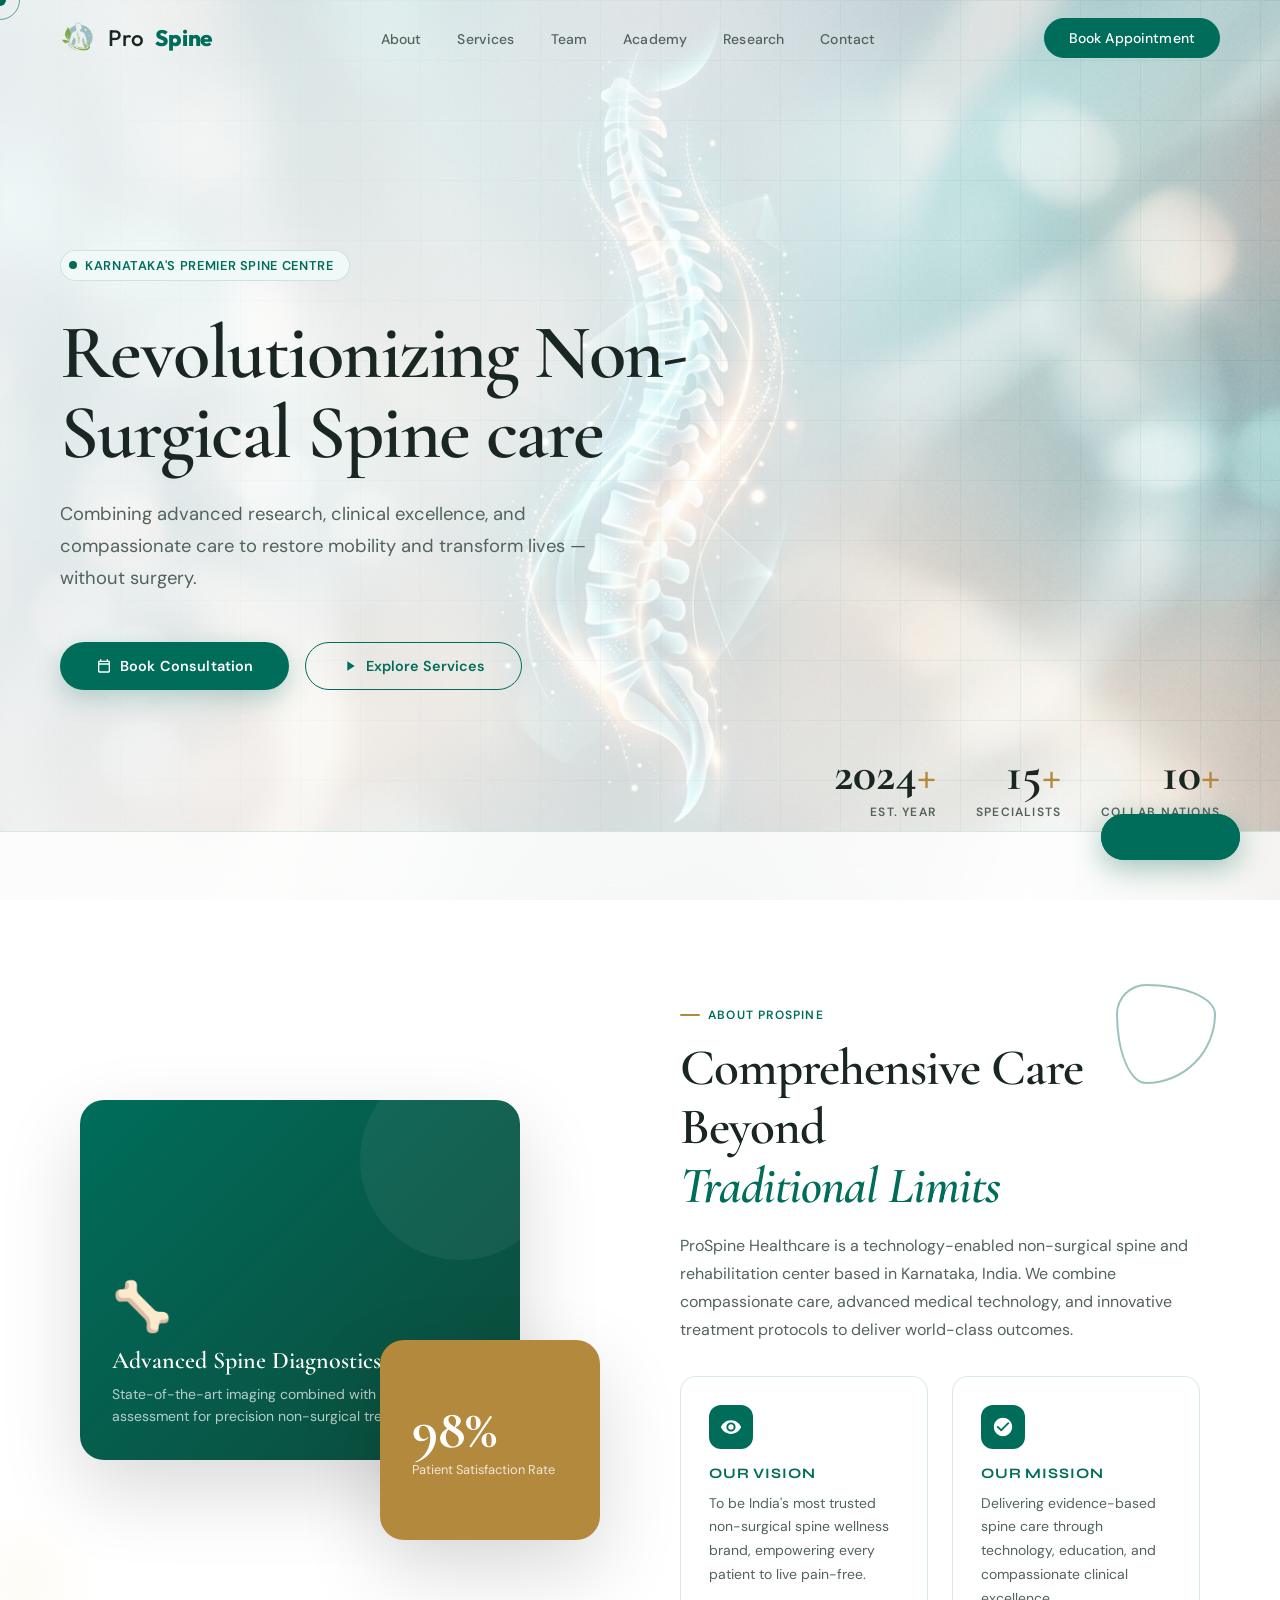
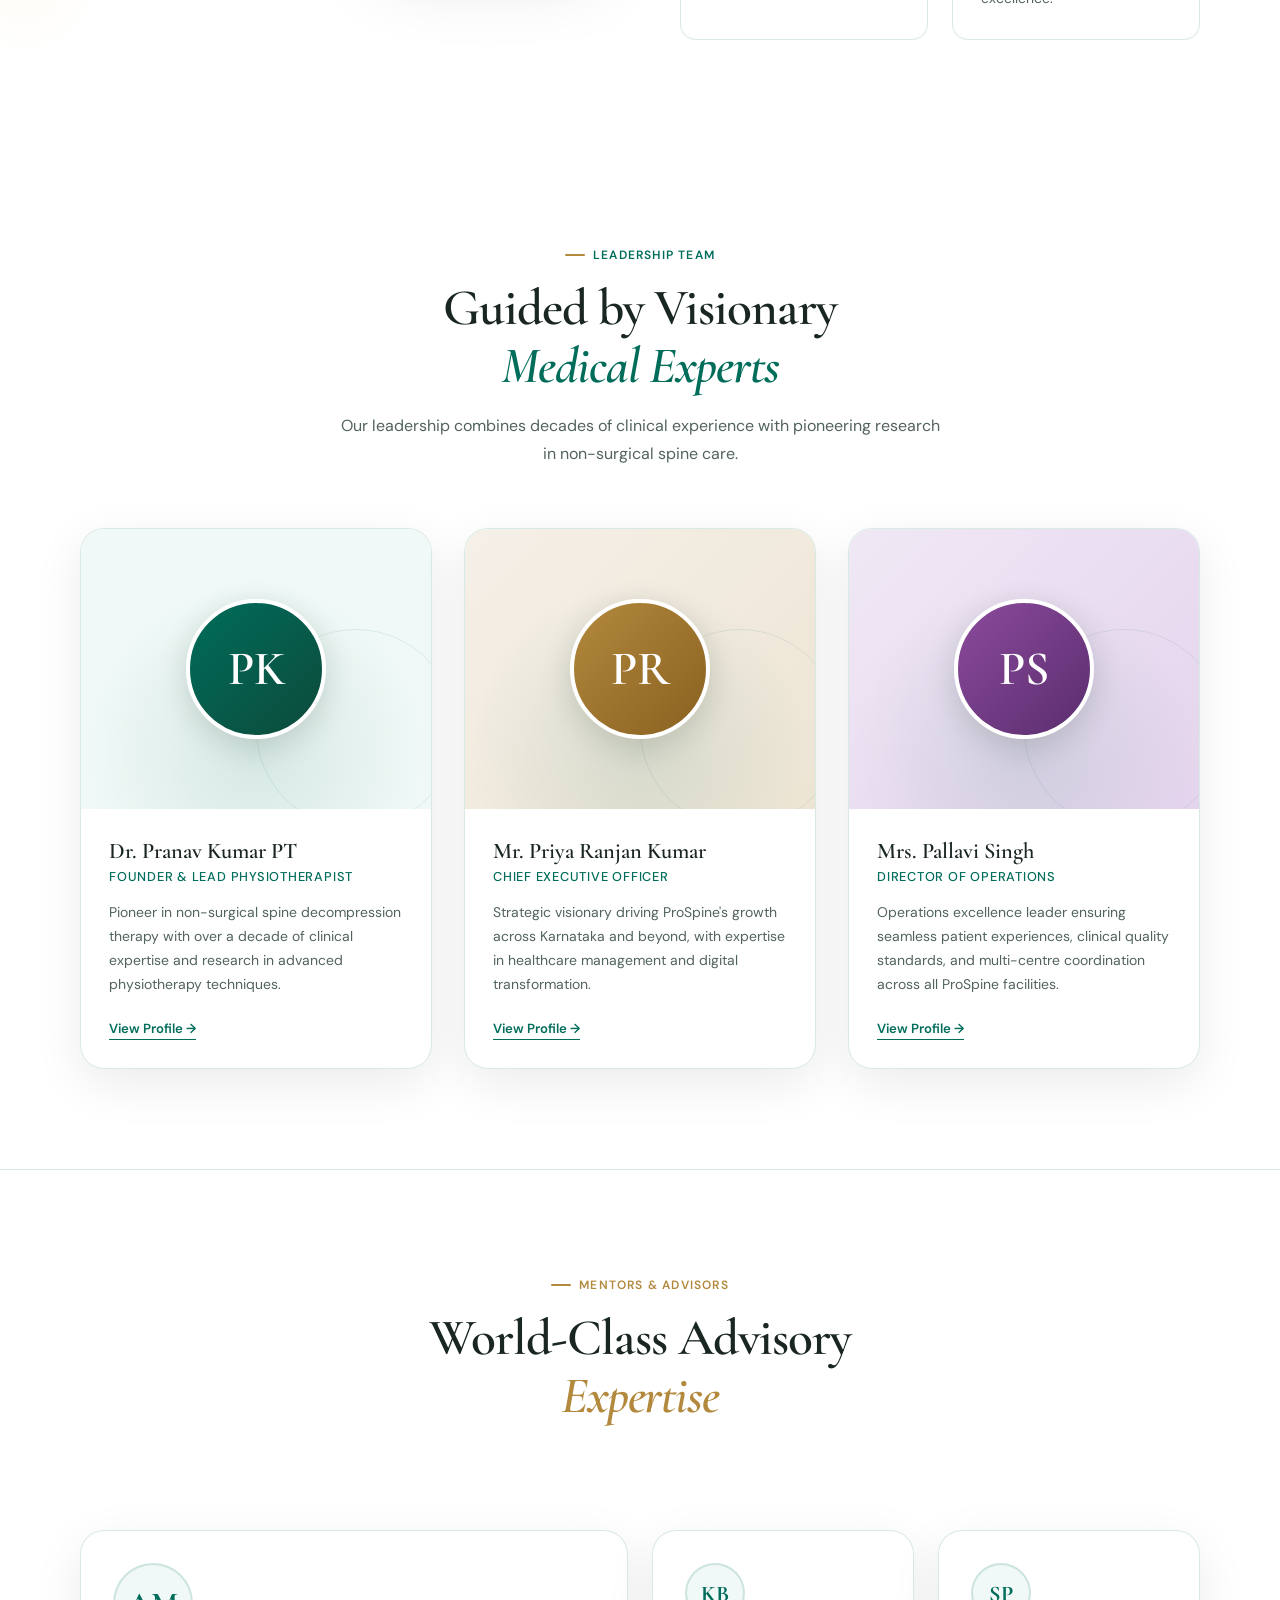
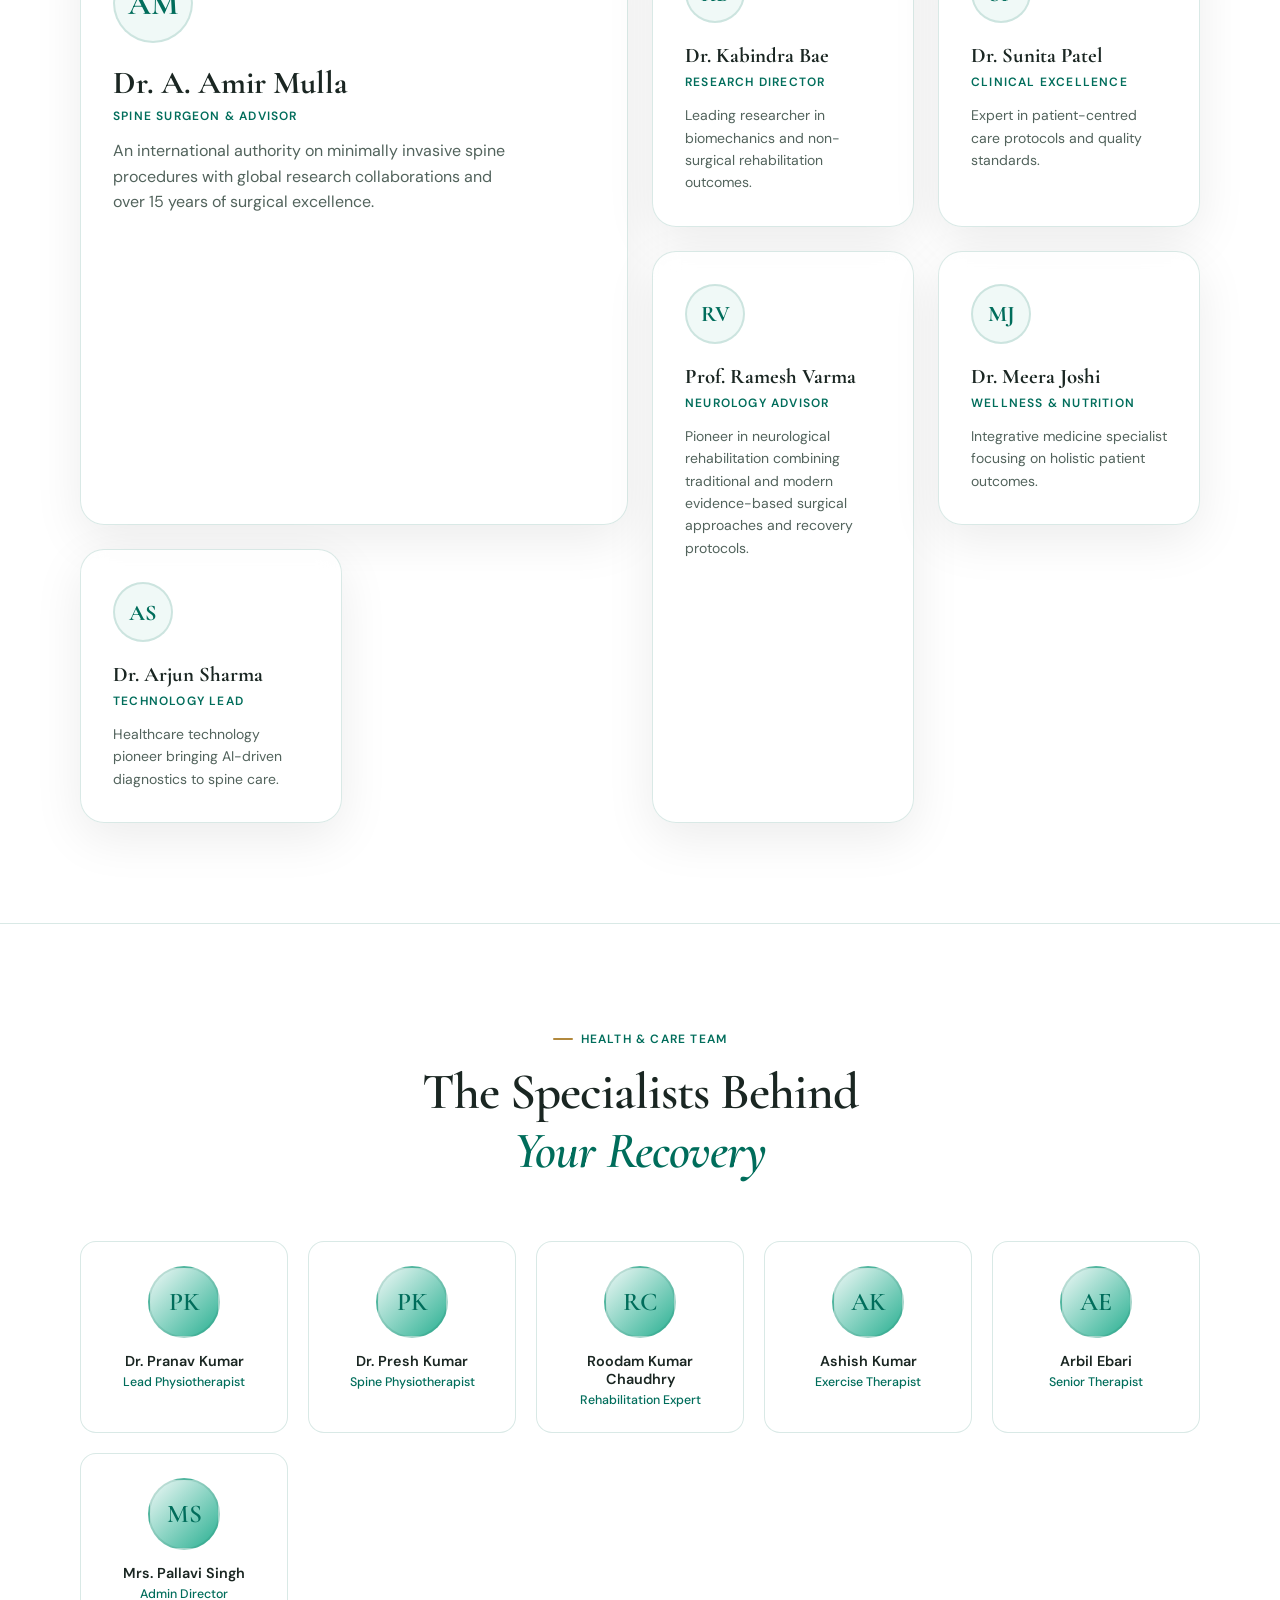
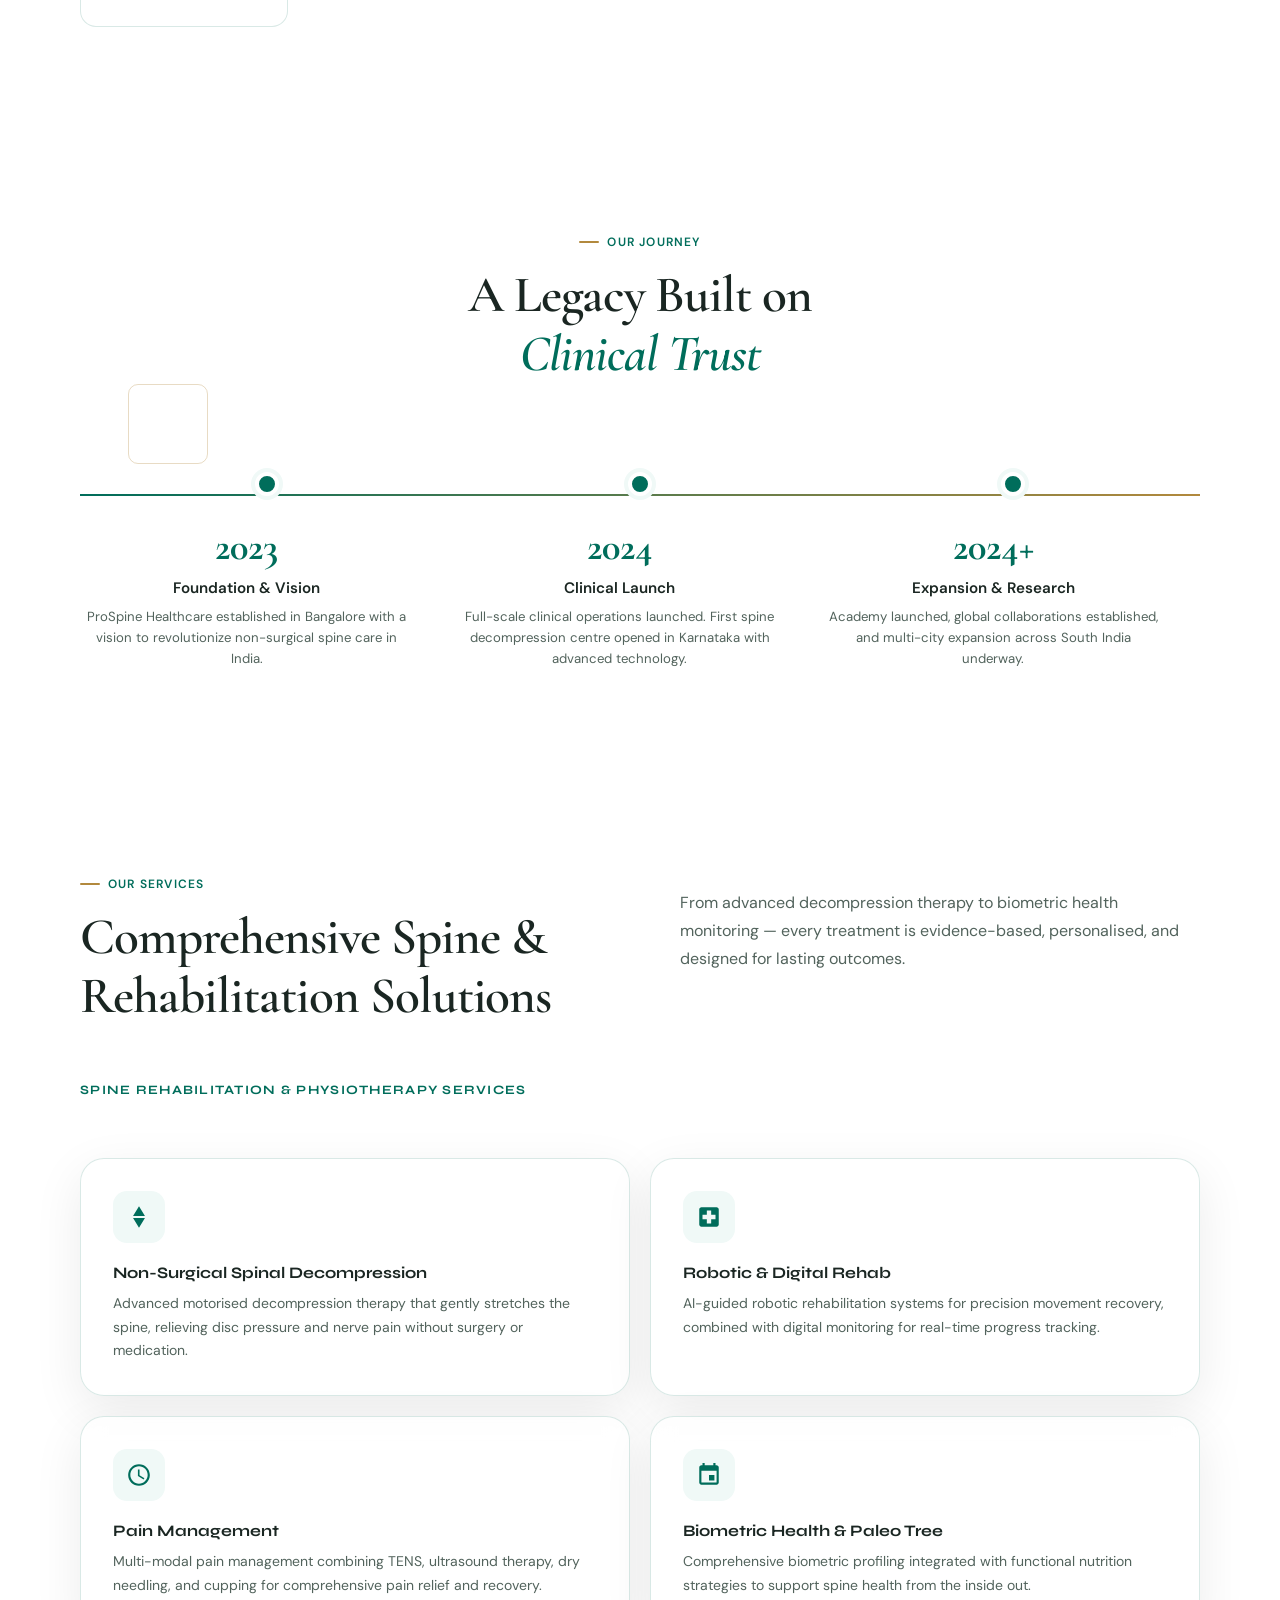
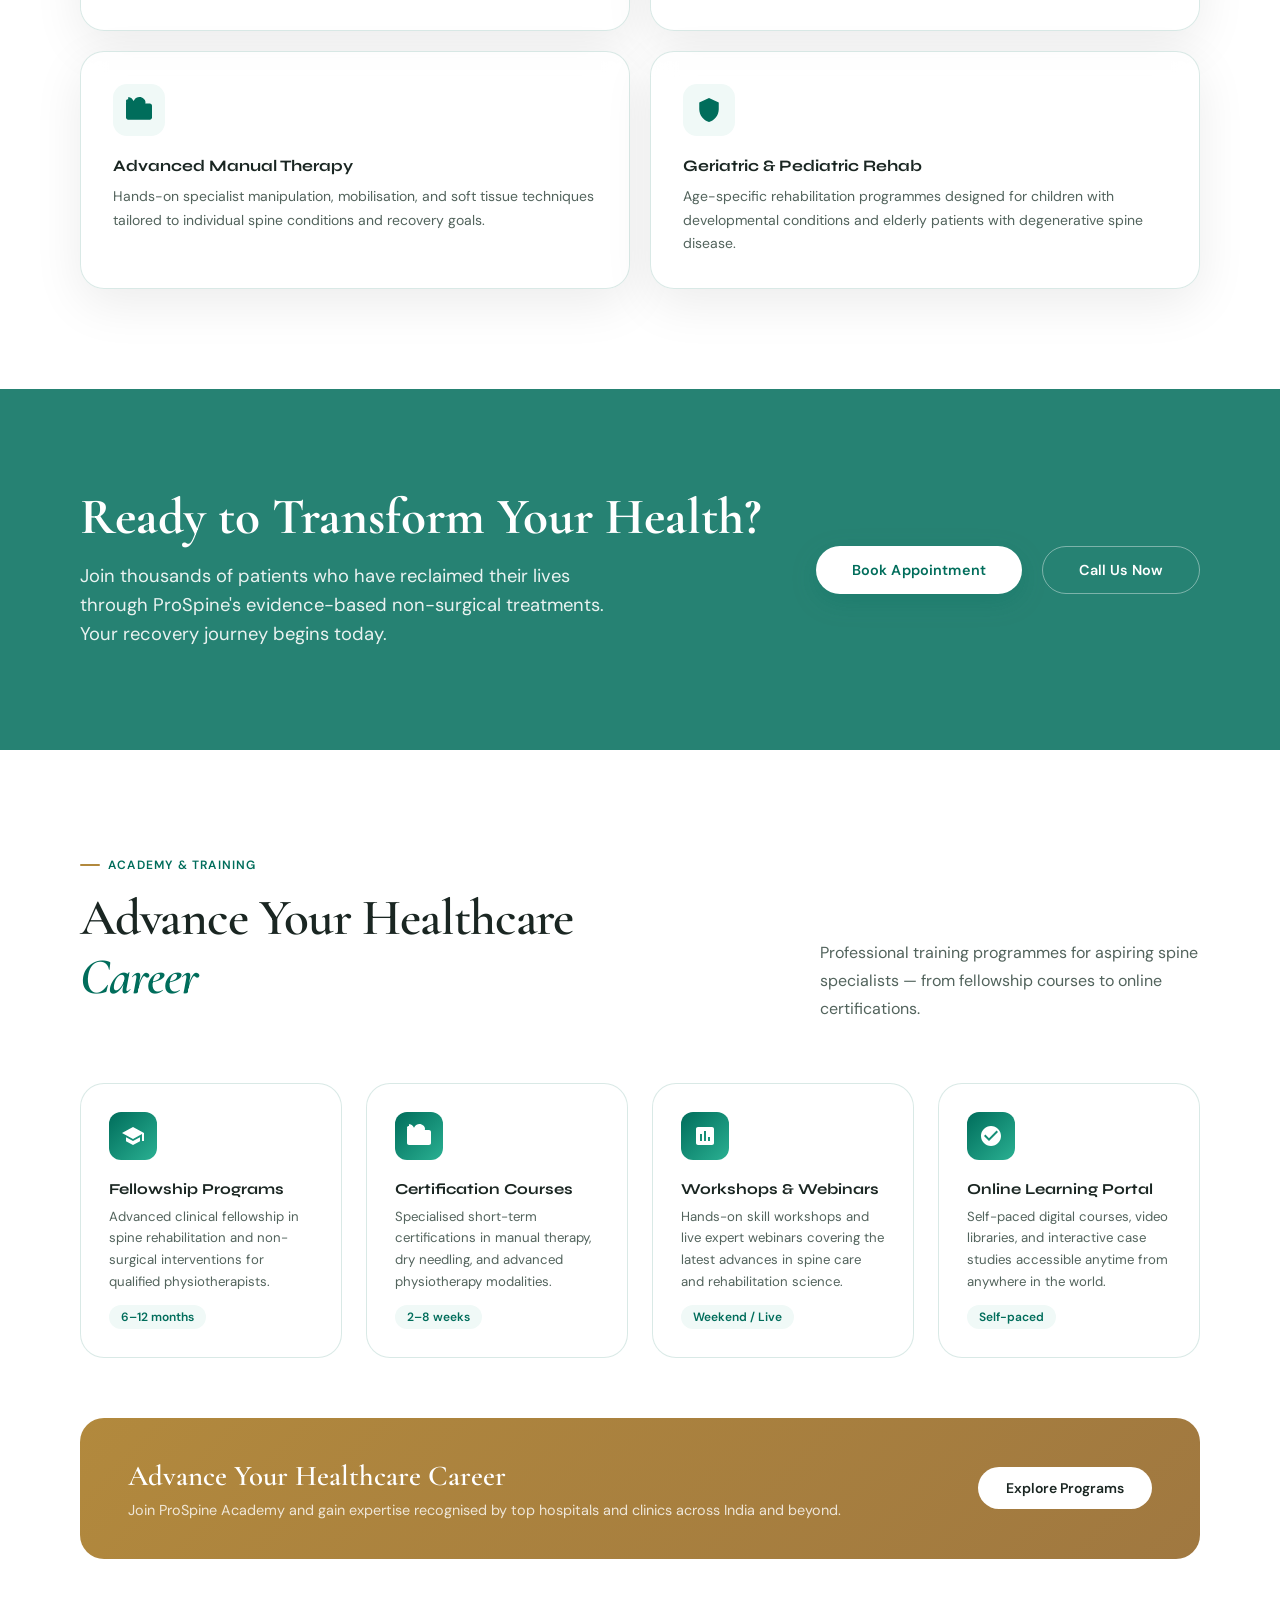
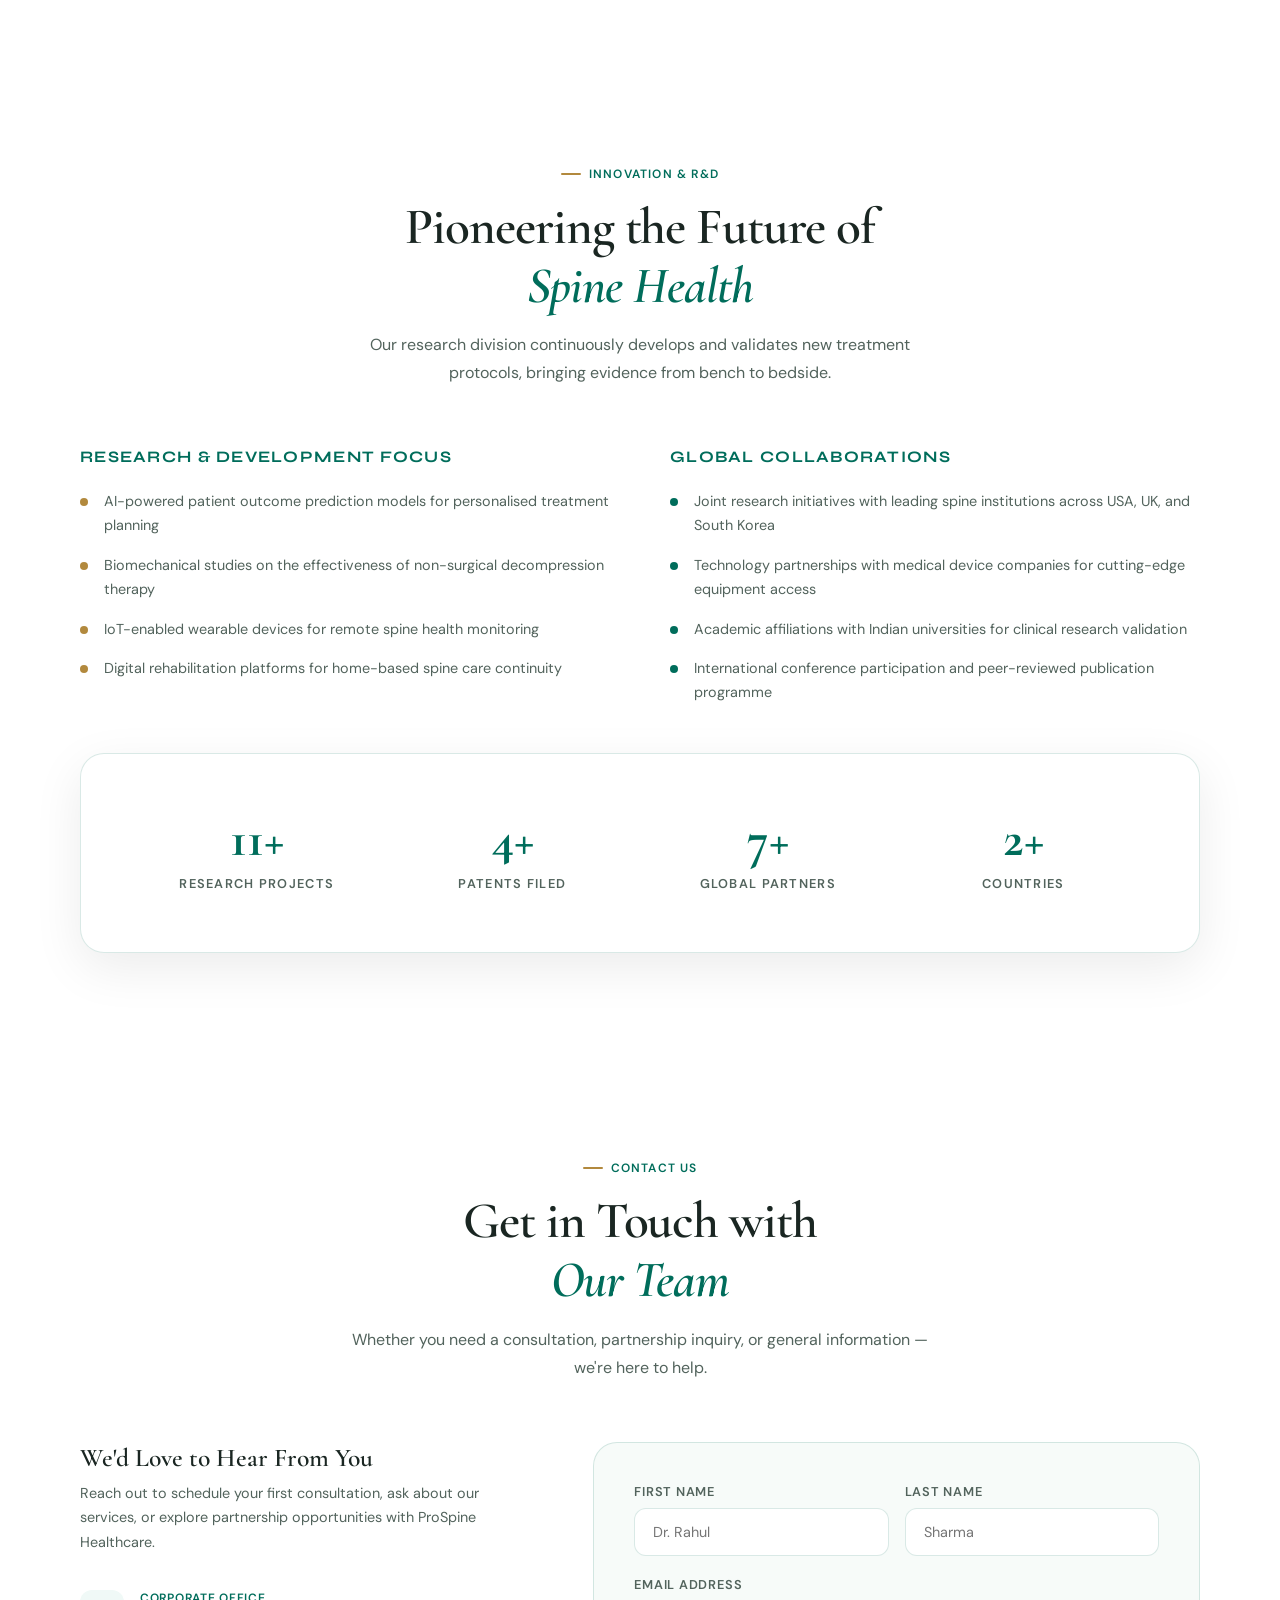
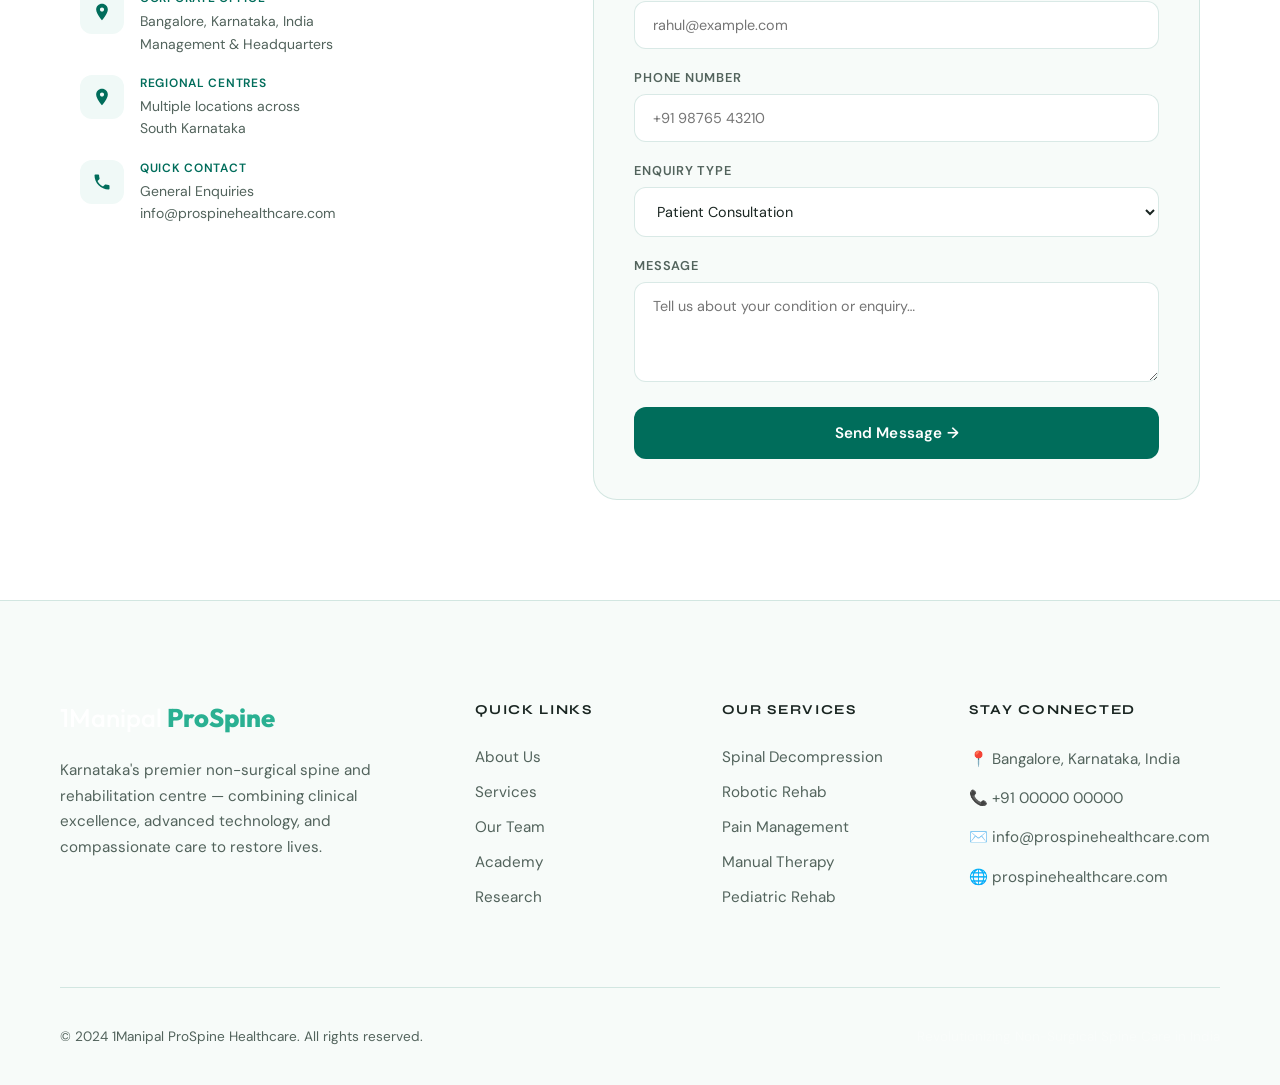
==== index.html @ 7442fd8c "healthcare first design" ====
<!DOCTYPE html>
<html lang="en">
<head>
<meta charset="UTF-8">
<meta name="viewport" content="width=device-width, initial-scale=1.0">
<title>Manipal ProSpine — Revolutionizing Non-Surgical Spine Care</title>
<link href="https://fonts.googleapis.com/css2?family=Cormorant+Garamond:ital,wght@0,300;0,400;0,600;0,700;1,300;1,400&family=DM+Sans:ital,wght@0,300;0,400;0,500;0,600;1,300&family=Syne:wght@400;500;600;700;800&family=Outfit:wght@300;400;500;600;700;800&display=swap" rel="stylesheet">
<style>
:root {
  --jade: #006d5b;
  --jade-light: #2ab092;
  --jade-pale: #f0f9f7;
  --gold: #b2893d;
  --gold-light: #fdf6e7;
  --cream: #fffdfa;
  --ink: #1a2622;
  --ink-muted: #52635c;
  --white: #ffffff;
  --surface: #f7fbf9;
  --border: rgba(0,109,91,0.15);
  --border-strong: rgba(0,109,91,0.25);
  --shadow: 0 15px 50px rgba(0,0,0,0.08);
  --shadow-strong: 0 30px 80px rgba(0,0,0,0.15);
  --glass: rgba(255,255,255,0.7);
  --glass-border: rgba(255,255,255,0.4);
  --accent-gradient: linear-gradient(135deg, var(--jade) 0%, var(--jade-light) 100%);
  --r: 16px;
  --r-lg: 24px;
}

*, *::before, *::after { margin: 0; padding: 0; box-sizing: border-box; }

html { scroll-behavior: smooth; font-size: 16px; }

body {
  font-family: 'DM Sans', sans-serif;
  background: var(--white);
  color: var(--ink);
  overflow-x: hidden;
  cursor: none;
}

/* ── CURSOR ── */
.cursor { position: fixed; width: 12px; height: 12px; background: var(--jade); border-radius: 50%; pointer-events: none; z-index: 9999; transform: translate(-50%,-50%); transition: transform 0.1s, width 0.3s, height 0.3s, background 0.3s; mix-blend-mode: multiply; }
.cursor-ring { position: fixed; width: 40px; height: 40px; border: 1.5px solid var(--jade); border-radius: 50%; pointer-events: none; z-index: 9998; transform: translate(-50%,-50%); transition: transform 0.15s ease, width 0.3s, height 0.3s, opacity 0.3s; opacity: 0.6; }
body:hover .cursor { opacity: 1; }

/* ── SCROLL PROGRESS ── */
.progress-bar { position: fixed; top: 0; left: 0; height: 3px; background: linear-gradient(90deg, var(--jade), var(--gold)); z-index: 1000; width: 0%; transition: width 0.1s; }

/* ── NOISE TEXTURE ── */
body::before {
  content: '';
  position: fixed;
  inset: 0;
  background-image: url("data:image/svg+xml,%3Csvg viewBox='0 0 256 256' xmlns='http://www.w3.org/2000/svg'%3E%3Cfilter id='noise'%3E%3CfeTurbulence type='fractalNoise' baseFrequency='0.9' numOctaves='4' stitchTiles='stitch'/%3E%3C/filter%3E%3Crect width='100%25' height='100%25' filter='url(%23noise)' opacity='0.03'/%3E%3C/svg%3E");
  pointer-events: none;
  z-index: 1;
  opacity: 0.4;
}

/* ── NAV ── */
nav {
  position: fixed; top: 0; left: 0; right: 0; z-index: 500;
  padding: 18px 60px;
  display: flex; align-items: center; justify-content: space-between;
  transition: all 0.4s cubic-bezier(0.16,1,0.3,1);
}
nav.scrolled {
  background: rgba(250,248,244,0.92);
  backdrop-filter: blur(20px);
  border-bottom: 1px solid var(--border);
  padding: 14px 60px;
  box-shadow: 0 4px 30px rgba(14,26,22,0.06);
}
.nav-logo {
  display: flex; align-items: center; gap: 12px;
  font-family: 'Outfit', sans-serif; font-weight: 500; font-size: 1.4rem;
  color: var(--ink); letter-spacing: -0.01em;
  text-decoration: none;
}
.nav-logo span { color: var(--jade); font-weight: 800; }
.nav-logo-icon {
  width: 36px; height: 36px; background: var(--jade);
  border-radius: 10px; display: flex; align-items: center; justify-content: center;
}
.nav-logo-icon svg { width: 20px; height: 20px; fill: white; }
.nav-links { display: flex; gap: 36px; list-style: none; }
.nav-links a {
  font-size: 0.875rem; font-weight: 500; color: var(--ink-muted);
  text-decoration: none; letter-spacing: 0.01em;
  position: relative; transition: color 0.3s;
}
.nav-links a::after {
  content: ''; position: absolute; bottom: -4px; left: 0; right: 0;
  height: 1.5px; background: var(--jade); transform: scaleX(0); transform-origin: left;
  transition: transform 0.3s cubic-bezier(0.16,1,0.3,1);
}
.nav-links a:hover { color: var(--jade); }
.nav-links a:hover::after { transform: scaleX(1); }
.nav-cta {
  background: var(--jade); color: white; padding: 10px 24px;
  border-radius: 50px; font-size: 0.875rem; font-weight: 500;
  text-decoration: none; transition: all 0.3s; letter-spacing: 0.01em;
  border: 1.5px solid var(--jade);
}
.nav-cta:hover { background: transparent; color: var(--jade); }

/* ── HERO ── */
.hero {
  min-height: 100vh; display: flex; align-items: center;
  position: relative; overflow: hidden;
  background: url('bg.png') no-repeat center center;
  background-size: cover;
  padding: 120px 60px 80px;
}
.hero::after {
  content: ''; position: absolute; inset: 0;
  background: linear-gradient(90deg, rgba(255,255,255,0.85) 0%, rgba(255,255,255,0.5) 50%, rgba(255,255,255,0.1) 100%);
  z-index: 1;
}
.hero-bg-orbs {
  position: absolute; inset: 0; pointer-events: none;
}
.orb {
  position: absolute; border-radius: 50%;
  animation: orbFloat 8s ease-in-out infinite;
}
.orb-1 { width: 600px; height: 600px; background: radial-gradient(circle, rgba(0,109,91,0.08) 0%, transparent 70%); top: -100px; right: -100px; animation-delay: 0s; }
.orb-2 { width: 400px; height: 400px; background: radial-gradient(circle, rgba(178,137,61,0.06) 0%, transparent 70%); bottom: 0; left: 100px; animation-delay: -3s; }
.orb-3 { width: 300px; height: 300px; background: radial-gradient(circle, rgba(0,109,91,0.05) 0%, transparent 70%); top: 50%; left: 40%; animation-delay: -6s; }
@keyframes orbFloat { 0%,100% { transform: translateY(0) scale(1); } 50% { transform: translateY(-30px) scale(1.05); } }

.hero-grid {
  position: absolute; inset: 0; opacity: 0.08;
  background-image: linear-gradient(var(--jade) 1px, transparent 1px), linear-gradient(90deg, var(--jade) 1px, transparent 1px);
  background-size: 60px 60px;
}
.hero-content { position: relative; z-index: 2; max-width: 750px; }
.hero-badge {
  display: inline-flex; align-items: center; gap: 8px;
  background: var(--jade-pale); border: 1px solid var(--border);
  border-radius: 50px;
  padding: 6px 16px 6px 8px; margin-bottom: 32px;
  animation: fadeSlideRight 0.8s cubic-bezier(0.16,1,0.3,1) both;
}
.hero-badge-dot { width: 8px; height: 8px; background: var(--jade); border-radius: 50%; animation: pulse 2s infinite; }
@keyframes pulse { 0%,100% { opacity:1; transform:scale(1); } 50% { opacity:0.6; transform:scale(1.3); } }
.hero-badge span { color: var(--jade); font-size: 0.8rem; font-weight: 600; letter-spacing: 0.05em; text-transform: uppercase; }

.hero h1 {
  font-family: 'Cormorant Garamond', serif;
  font-size: clamp(3rem, 6vw, 5.5rem); font-weight: 600; line-height: 1.05;
  color: var(--ink); letter-spacing: -0.02em; margin-bottom: 24px;
  animation: fadeSlideUp 1s cubic-bezier(0.16,1,0.3,1) 0.1s both;
}
.hero h1 em { color: var(--jade); font-style: italic; }
.hero p {
  font-size: 1.15rem; color: var(--ink-muted); line-height: 1.75;
  max-width: 550px; margin-bottom: 48px;
  animation: fadeSlideUp 1s cubic-bezier(0.16,1,0.3,1) 0.3s both;
}
.hero-actions { display: flex; gap: 16px; flex-wrap: wrap; animation: fadeSlideUp 1s cubic-bezier(0.16,1,0.3,1) 0.5s both; }
.btn-primary {
  background: var(--jade); color: white; padding: 14px 36px;
  border-radius: 50px; font-weight: 600; font-size: 0.9rem;
  text-decoration: none; transition: all 0.4s cubic-bezier(0.16,1,0.3,1); letter-spacing: 0.01em;
  display: inline-flex; align-items: center; gap: 8px;
  box-shadow: 0 8px 25px rgba(0,109,91,0.25);
}
.btn-primary:hover { transform: translateY(-3px) scale(1.02); box-shadow: 0 12px 35px rgba(0,109,91,0.35); }
.btn-outline {
  border: 1.5px solid var(--jade); color: var(--jade); padding: 14px 36px;
  border-radius: 50px; font-weight: 600; font-size: 0.9rem;
  text-decoration: none; transition: all 0.4s cubic-bezier(0.16,1,0.3,1);
  background: transparent; display: inline-flex; align-items: center; gap: 8px;
}
.btn-outline:hover { background: var(--jade-pale); transform: translateY(-3px); }

.hero-stats {
  position: absolute; bottom: 80px; right: 60px; z-index: 2;
  display: flex; gap: 40px;
  animation: fadeSlideLeft 1s cubic-bezier(0.16,1,0.3,1) 0.6s both;
}
.stat { text-align: right; }
.stat-num { font-family: 'Cormorant Garamond', serif; font-size: 3rem; font-weight: 700; color: var(--ink); line-height: 1; }
.stat-num span { color: var(--gold); }
.stat-label { font-size: 0.75rem; color: var(--ink-muted); text-transform: uppercase; letter-spacing: 0.1em; margin-top: 6px; font-weight: 600; }

.hero-nav-tabs {
  position: absolute; bottom: 0; left: 0; right: 0; z-index: 2;
  display: flex; background: rgba(255,255,255,0.8); border-top: 1px solid var(--border);
  backdrop-filter: blur(20px);
}
.hero-tab {
  flex: 1; padding: 24px; text-align: center;
  color: var(--ink-muted); font-size: 0.85rem; font-weight: 600;
  cursor: pointer; transition: all 0.4s cubic-bezier(0.16,1,0.3,1); border-right: 1px solid var(--border);
  display: flex; align-items: center; justify-content: center; gap: 10px;
}
.hero-tab:hover { color: var(--jade); background: var(--jade-pale); }
.hero-tab svg { width: 20px; height: 20px; opacity: 0.9; fill: var(--jade); }
.hero-tab:last-child { border-right: none; }

/* ── ANIMATIONS ── */
@keyframes fadeSlideUp { from { opacity: 0; transform: translateY(40px); } to { opacity: 1; transform: translateY(0); } }
@keyframes fadeSlideRight { from { opacity: 0; transform: translateX(-40px); } to { opacity: 1; transform: translateX(0); } }
@keyframes fadeSlideLeft { from { opacity: 0; transform: translateX(40px); } to { opacity: 1; transform: translateX(0); } }
@keyframes fadeIn { from { opacity: 0; } to { opacity: 1; } }
@keyframes scaleUp { from { opacity: 0; transform: scale(0.95); } to { opacity: 1; transform: scale(1); } }

/* Ongoing Ongoing Animations */
@keyframes float { 0% { transform: translateY(0px); } 50% { transform: translateY(-10px); } 100% { transform: translateY(0px); } }
@keyframes float-side { 0% { transform: translateX(0px); } 50% { transform: translateX(8px); } 100% { transform: translateX(0px); } }
@keyframes pulse-soft { 0% { transform: scale(1); opacity: 0.8; } 50% { transform: scale(1.05); opacity: 1; } 100% { transform: scale(1); opacity: 0.8; } }
@keyframes shine { 0% { transform: translateX(-100%); } 100% { transform: translateX(100%); } }

.reveal { opacity: 0; transform: translateY(50px); transition: opacity 1s cubic-bezier(0.16,1,0.3,1), transform 1s cubic-bezier(0.16,1,0.3,1); }
.reveal.visible { opacity: 1; transform: translateY(0); }
.reveal-left { opacity: 0; transform: translateX(-50px); transition: opacity 1s cubic-bezier(0.16,1,0.3,1), transform 1s cubic-bezier(0.16,1,0.3,1); }
.reveal-left.visible { opacity: 1; transform: translateX(0); }
.reveal-right { opacity: 0; transform: translateX(50px); transition: opacity 1s cubic-bezier(0.16,1,0.3,1), transform 1s cubic-bezier(0.16,1,0.3,1); }
.reveal-right.visible { opacity: 1; transform: translateX(0); }
.reveal-scale { opacity: 0; transform: scale(0.9); transition: opacity 1s cubic-bezier(0.16,1,0.3,1), transform 1s cubic-bezier(0.16,1,0.3,1); }
.reveal-scale.visible { opacity: 1; transform: scale(1); }

/* Apply continuous animations when visible */
.visible.float-anim { animation: float 6s ease-in-out infinite; }
.visible.float-anim-delayed { animation: float 6s ease-in-out infinite 1s; }
.visible.side-anim { animation: float-side 8s ease-in-out infinite; }
.visible.pulse-anim { animation: pulse-soft 4s ease-in-out infinite; }

.stagger-1 { transition-delay: 0.15s !important; }
.stagger-2 { transition-delay: 0.3s !important; }
.stagger-3 { transition-delay: 0.45s !important; }
.stagger-4 { transition-delay: 0.6s !important; }
.stagger-5 { transition-delay: 0.75s !important; }

/* ── SECTION GLOBALS ── */
section { position: relative; }
.section-inner { max-width: 1240px; margin: 0 auto; padding: 100px 60px; }
.section-tag {
  display: inline-flex; align-items: center; gap: 8px;
  font-size: 0.75rem; font-weight: 600; letter-spacing: 0.1em; text-transform: uppercase;
  color: var(--jade); margin-bottom: 16px;
}
.section-tag::before { content: ''; width: 20px; height: 2px; background: var(--gold); border-radius: 2px; }
.section-title {
  font-family: 'Cormorant Garamond', serif;
  font-size: clamp(2rem, 4vw, 3.2rem); font-weight: 600;
  color: var(--ink); line-height: 1.15; letter-spacing: -0.02em; margin-bottom: 16px;
}
.section-sub { font-size: 1rem; color: var(--ink-muted); line-height: 1.75; max-width: 600px; }

/* ── ABOUT ── */
.about-section { background: transparent; }
.about-grid { display: grid; grid-template-columns: 1fr 1fr; gap: 80px; align-items: center; }
.about-visual {
  position: relative; height: 440px;
}
.about-card {
  position: absolute; background: white; border-radius: var(--r-lg);
  box-shadow: var(--shadow-strong); padding: 32px;
  transition: transform 0.4s;
}
.about-card:hover { transform: translateY(-8px); }
.about-card-main {
  top: 0; left: 0; right: 80px; bottom: 80px;
  background: linear-gradient(135deg, var(--jade) 0%, #0d4a3a 100%);
  display: flex; flex-direction: column; justify-content: flex-end;
  overflow: hidden;
}
.about-card-main::before {
  content: ''; position: absolute; top: -40px; right: -40px;
  width: 200px; height: 200px; border-radius: 50%;
  background: rgba(255,255,255,0.05);
}
.about-card-main h3 { font-family: 'Cormorant Garamond', serif; font-size: 1.5rem; color: white; font-weight: 600; margin-bottom: 8px; }
.about-card-main p { color: rgba(255,255,255,0.7); font-size: 0.875rem; line-height: 1.6; }
.about-card-accent {
  bottom: 0; right: 0; width: 220px; height: 200px;
  background: var(--gold); display: flex; flex-direction: column; justify-content: center;
}
.about-card-accent .big-num { font-family: 'Cormorant Garamond', serif; font-size: 3.5rem; font-weight: 700; color: white; line-height: 1; }
.about-card-accent p { color: rgba(255,255,255,0.8); font-size: 0.8rem; margin-top: 4px; }
.vision-mission { display: grid; grid-template-columns: 1fr 1fr; gap: 24px; margin-top: 40px; }
.vm-card {
  background: var(--glass);
  backdrop-filter: blur(12px);
  border-radius: var(--r); padding: 28px;
  border: 1.5px solid var(--border);
  transition: all 0.4s;
}
.vm-card:hover { border-color: var(--jade); background: var(--jade-pale); transform: translateY(-4px); }
.vm-icon { width: 44px; height: 44px; background: var(--jade); border-radius: 12px; display: flex; align-items: center; justify-content: center; margin-bottom: 16px; }
.vm-icon svg { width: 22px; height: 22px; fill: white; }
.vm-card h4 { font-family: 'Syne', sans-serif; font-size: 0.9rem; font-weight: 700; color: var(--jade); text-transform: uppercase; letter-spacing: 0.06em; margin-bottom: 10px; }
.vm-card p { font-size: 0.875rem; color: var(--ink-muted); line-height: 1.7; }

/* ── LEADERSHIP ── */
.leadership-section { background: transparent; }
.leaders-grid { display: grid; grid-template-columns: repeat(3, 1fr); gap: 32px; margin-top: 60px; }
.leader-card {
  background: var(--glass);
  backdrop-filter: blur(12px);
  border-radius: var(--r-lg); overflow: hidden;
  box-shadow: var(--shadow); border: 1.5px solid var(--border);
  transition: all 0.5s cubic-bezier(0.16,1,0.3,1);
}
.leader-card:hover { transform: translateY(-12px); box-shadow: var(--shadow-strong); }
.leader-img {
  height: 280px; background: linear-gradient(135deg, var(--jade-pale), var(--jade-pale));
  position: relative; overflow: hidden;
  display: flex; align-items: center; justify-content: center;
}
.leader-avatar {
  width: 140px; height: 140px; border-radius: 50%;
  border: 4px solid white; box-shadow: 0 8px 30px rgba(14,26,22,0.15);
  background: linear-gradient(135deg, var(--jade) 0%, #0d4a3a 100%);
  display: flex; align-items: center; justify-content: center;
  font-family: 'Cormorant Garamond', serif; font-size: 3rem; color: white; font-weight: 600;
  position: relative; z-index: 1;
}
.leader-img-bg {
  position: absolute; inset: 0;
  background: radial-gradient(circle at 50% 80%, rgba(26,107,90,0.12), transparent 60%);
}
.leader-img-circles {
  position: absolute; bottom: -20px; left: 50%; transform: translateX(-50%);
  width: 200px; height: 200px; border-radius: 50%;
  border: 1px solid rgba(26,107,90,0.1);
}
.leader-body { padding: 28px; }
.leader-name { font-family: 'Cormorant Garamond', serif; font-size: 1.4rem; font-weight: 600; color: var(--ink); margin-bottom: 4px; }
.leader-role { font-size: 0.8rem; color: var(--jade); font-weight: 500; text-transform: uppercase; letter-spacing: 0.06em; margin-bottom: 16px; }
.leader-desc { font-size: 0.875rem; color: var(--ink-muted); line-height: 1.7; margin-bottom: 20px; }
.leader-btn {
  display: inline-flex; align-items: center; gap: 6px;
  font-size: 0.825rem; font-weight: 600; color: var(--jade);
  text-decoration: none; border-bottom: 1.5px solid var(--jade);
  padding-bottom: 2px; transition: gap 0.3s;
}
.leader-btn:hover { gap: 10px; }

/* ── MENTORS ── */
.mentors-section { background: transparent; border-top: 1px solid var(--border); border-bottom: 1px solid var(--border); }
.mentors-section .section-title { color: var(--ink); }
.mentors-section .section-sub { color: var(--ink-muted); }
.mentors-section .section-tag { color: var(--gold); }

.mentors-collage {
  display: grid;
  grid-template-columns: repeat(4, 1fr);
  grid-auto-rows: minmax(240px, auto);
  gap: 24px;
  margin-top: 60px;
}
.mentor-card {
  background: var(--glass);
  backdrop-filter: blur(12px);
  border: 1.5px solid var(--border);
  border-radius: var(--r-lg); padding: 32px;
  transition: all 0.6s cubic-bezier(0.16,1,0.3,1);
  box-shadow: var(--shadow);
  display: flex; flex-direction: column; justify-content: flex-start;
  position: relative; overflow: hidden;
}
.mentor-card.featured { grid-column: span 2; grid-row: span 2; }
.mentor-card.tall { grid-row: span 2; }

.mentor-card:hover { transform: translateY(-12px) scale(1.02); border-color: var(--jade); box-shadow: var(--shadow-strong); }

.mentor-avatar-sm {
  width: 60px; height: 60px; border-radius: 50%;
  background: var(--jade-pale);
  display: flex; align-items: center; justify-content: center;
  font-family: 'Cormorant Garamond', serif; font-size: 1.4rem; color: var(--jade); font-weight: 700;
  margin-bottom: 20px; border: 2px solid var(--border);
}
.mentor-card.featured .mentor-avatar-sm { width: 80px; height: 80px; font-size: 2rem; }

.mentor-name { font-family: 'Cormorant Garamond', serif; font-size: 1.3rem; font-weight: 700; color: var(--ink); margin-bottom: 6px; }
.mentor-card.featured .mentor-name { font-size: 2rem; }

.mentor-title { font-size: 0.750rem; color: var(--jade); font-weight: 600; text-transform: uppercase; letter-spacing: 0.1em; margin-bottom: 14px; }
.mentor-desc { font-size: 0.875rem; color: var(--ink-muted); line-height: 1.6; }
.mentor-card.featured .mentor-desc { font-size: 1rem; max-width: 400px; }

@media (max-width: 1024px) {
  .mentors-collage { grid-template-columns: repeat(2, 1fr); grid-auto-rows: auto; }
  .mentor-card.featured, .mentor-card.tall { grid-column: span 1; grid-row: span 1; }
}

/* ── HEALTH TEAM ── */
.team-section { background: transparent; }
.team-grid { display: grid; grid-template-columns: repeat(5, 1fr); gap: 20px; margin-top: 60px; }
.team-card {
  background: white; border-radius: var(--r); padding: 24px 20px; text-align: center;
  border: 1px solid var(--border); transition: all 0.4s cubic-bezier(0.16,1,0.3,1);
}
.team-card:hover { transform: translateY(-8px) scale(1.02); box-shadow: var(--shadow); border-color: var(--jade); }
.team-avatar {
  width: 72px; height: 72px; border-radius: 50%; margin: 0 auto 14px;
  background: linear-gradient(135deg, var(--jade-pale), var(--jade-light));
  display: flex; align-items: center; justify-content: center;
  font-family: 'Cormorant Garamond', serif; font-size: 1.6rem; color: var(--jade); font-weight: 600;
  border: 2px solid rgba(26,107,90,0.15);
}
.team-name { font-weight: 600; font-size: 0.9rem; color: var(--ink); margin-bottom: 4px; }
.team-role { font-size: 0.775rem; color: var(--jade); font-weight: 500; }

/* ── JOURNEY ── */
.journey-section { background: transparent; }
.timeline { display: flex; gap: 0; margin-top: 60px; position: relative; }
.timeline::before { content: ''; position: absolute; top: 50px; left: 0; right: 0; height: 2px; background: linear-gradient(90deg, var(--jade), var(--gold)); }
.timeline-item { flex: 1; padding-top: 80px; padding-right: 40px; position: relative; text-align: center; }
.timeline-dot {
  position: absolute; top: 40px; left: 50%; transform: translate(-50%, -50%);
  width: 24px; height: 24px; border-radius: 50%;
  background: var(--jade); border: 4px solid white; box-shadow: 0 0 0 4px var(--jade-pale);
  z-index: 1; transition: all 0.4s;
}
.timeline-item:hover .timeline-dot { background: var(--gold); box-shadow: 0 0 0 6px var(--gold-light); transform: translate(-50%, -50%) scale(1.3); }
.timeline-year { font-family: 'Cormorant Garamond', serif; font-size: 2.4rem; font-weight: 700; color: var(--jade); margin-bottom: 8px; }
.timeline-title { font-weight: 600; font-size: 0.95rem; color: var(--ink); margin-bottom: 8px; }
.timeline-desc { font-size: 0.825rem; color: var(--ink-muted); line-height: 1.6; }

/* ── SERVICES ── */
.services-section { background: transparent; }
.services-intro { display: grid; grid-template-columns: 1fr 1fr; gap: 80px; align-items: start; }
.services-grid { display: grid; grid-template-columns: repeat(2, 1fr); gap: 20px; margin-top: 60px; }
.service-card {
  background: white; border-radius: var(--r-lg); padding: 32px;
  border: 1px solid var(--border); transition: all 0.5s cubic-bezier(0.16,1,0.3,1);
  background: var(--glass);
  backdrop-filter: blur(12px);
  border-radius: var(--r-lg); padding: 32px;
  border: 1.5px solid var(--border); transition: all 0.6s cubic-bezier(0.16,1,0.3,1);
  position: relative; overflow: hidden;
  perspective: 1000px;
  box-shadow: var(--shadow);
}
.service-card::before {
  content: ''; position: absolute; top: 0; left: 0; right: 0; height: 3px;
  background: linear-gradient(90deg, var(--jade), var(--gold));
  transform: scaleX(0); transform-origin: left; transition: transform 0.4s;
}
.service-card:hover::before { transform: scaleX(1); }
.service-card:hover { transform: translateY(-10px) rotateX(4deg) rotateY(4deg); box-shadow: var(--shadow-strong); border-color: var(--jade); }
.service-icon {
  width: 52px; height: 52px; border-radius: 14px;
  background: var(--jade-pale); display: flex; align-items: center; justify-content: center;
  margin-bottom: 20px; transition: all 0.4s;
}
.service-card:hover .service-icon { background: var(--jade); }
.service-icon svg { width: 26px; height: 26px; fill: var(--jade); transition: fill 0.4s; }
.service-card:hover .service-icon svg { fill: white; }
.service-card h3 { font-family: 'Syne', sans-serif; font-size: 1rem; font-weight: 700; color: var(--ink); margin-bottom: 10px; }
.service-card p { font-size: 0.875rem; color: var(--ink-muted); line-height: 1.7; }

/* ── CTA BANNER ── */
.cta-section {
  background: url('bg.png') no-repeat center center fixed;
  background-size: cover;
  position: relative; overflow: hidden;
}
.cta-section::before {
  content: ''; position: absolute; inset: 0;
  background: rgba(0,109,91,0.85);
  z-index: 1;
}
.cta-inner { position: relative; z-index: 2; max-width: 1240px; margin: 0 auto; padding: 100px 60px; display: flex; align-items: center; justify-content: space-between; gap: 40px; }
.cta-text h2 { font-family: 'Cormorant Garamond', serif; font-size: clamp(2.2rem, 4vw, 3.8rem); font-weight: 700; color: white; margin-bottom: 16px; line-height: 1.1; }
.cta-text p { color: rgba(255,255,255,0.9); font-size: 1.15rem; line-height: 1.6; max-width: 550px; }
.cta-actions { position: relative; z-index: 2; display: flex; gap: 20px; flex-shrink: 0; }
.cta-actions .btn-primary { background: var(--white); color: var(--jade); }
.cta-actions .btn-outline { border-color: rgba(255,255,255,0.4); color: white; }
.cta-actions .btn-outline:hover { background: rgba(255,255,255,0.1); }

/* ── ACADEMY ── */
.academy-section { background: transparent; }
.academy-header { display: flex; align-items: flex-end; justify-content: space-between; margin-bottom: 60px; }
.academy-grid { display: grid; grid-template-columns: repeat(4, 1fr); gap: 24px; margin-bottom: 60px; }
.academy-card {
  background: var(--glass);
  backdrop-filter: blur(12px);
  border-radius: var(--r-lg); padding: 28px;
  border: 1.5px solid var(--border); transition: all 0.4s; position: relative; overflow: hidden;
}
.academy-card::after {
  content: ''; position: absolute; bottom: 0; left: 0; right: 0; height: 3px;
  background: var(--gold); transform: scaleX(0); transform-origin: left; transition: transform 0.4s;
}
.academy-card:hover::after { transform: scaleX(1); }
.academy-card:hover { transform: translateY(-6px); box-shadow: var(--shadow); border-color: var(--gold); background: white; }
.academy-icon {
  width: 48px; height: 48px; border-radius: 12px; background: linear-gradient(135deg, var(--jade), var(--jade-light));
  display: flex; align-items: center; justify-content: center; margin-bottom: 20px;
}
.academy-icon svg { width: 24px; height: 24px; fill: white; }
.academy-card h3 { font-family: 'Syne', sans-serif; font-size: 0.95rem; font-weight: 700; color: var(--ink); margin-bottom: 8px; }
.academy-card p { font-size: 0.825rem; color: var(--ink-muted); line-height: 1.65; margin-bottom: 12px; }
.academy-tag { display: inline-block; background: var(--jade-pale); color: var(--jade); font-size: 0.75rem; font-weight: 600; padding: 4px 12px; border-radius: 50px; }
.academy-cta-banner {
  background: linear-gradient(135deg, var(--gold) 0%, #a07840 100%);
  border-radius: var(--r-lg); padding: 40px 48px;
  display: flex; align-items: center; justify-content: space-between;
}
.academy-cta-banner h3 { font-family: 'Cormorant Garamond', serif; font-size: 1.8rem; font-weight: 600; color: white; margin-bottom: 8px; }
.academy-cta-banner p { color: rgba(255,255,255,0.8); font-size: 0.9rem; }
.btn-white { background: white; color: var(--ink); padding: 12px 28px; border-radius: 50px; font-weight: 600; font-size: 0.875rem; text-decoration: none; transition: all 0.3s; }
.btn-white:hover { transform: translateY(-2px); box-shadow: 0 8px 30px rgba(0,0,0,0.2); }

/* ── INNOVATION ── */
.innovation-section { background: transparent; }
.innovation-grid { display: grid; grid-template-columns: 1fr 1fr; gap: 60px; margin-top: 60px; }
.innov-block { }
.innov-block h3 { font-family: 'Syne', sans-serif; font-size: 1rem; font-weight: 700; color: var(--jade); text-transform: uppercase; letter-spacing: 0.08em; margin-bottom: 24px; }
.innov-items { display: flex; flex-direction: column; gap: 16px; }
.innov-item { display: flex; gap: 16px; align-items: flex-start; }
.innov-item-icon { width: 8px; height: 8px; border-radius: 50%; background: var(--gold); margin-top: 8px; flex-shrink: 0; }
.innov-item p { font-size: 0.9rem; color: var(--ink-muted); line-height: 1.65; }
.innov-stats { margin-top: 48px; padding: 60px; background: var(--white); border: 1px solid var(--border); border-radius: var(--r-lg); display: grid; grid-template-columns: repeat(4, 1fr); gap: 24px; box-shadow: var(--shadow); }
.innov-stat { text-align: center; }
.innov-stat-num { font-family: 'Cormorant Garamond', serif; font-size: 3.2rem; font-weight: 700; color: var(--jade); line-height: 1; }
.innov-stat-label { font-size: 0.8rem; color: var(--ink-muted); margin-top: 10px; text-transform: uppercase; letter-spacing: 0.1em; font-weight: 600; }

/* ── COUNTER ANIMATION ── */
.count-up { transition: all 0.3s; }

/* ── CONTACT ── */
.contact-section { background: transparent; }
.contact-grid { display: grid; grid-template-columns: 1fr 1.4fr; gap: 80px; margin-top: 60px; }
.contact-info { }
.contact-info h3 { font-family: 'Cormorant Garamond', serif; font-size: 1.6rem; font-weight: 600; color: var(--ink); margin-bottom: 8px; }
.contact-info p { font-size: 0.9rem; color: var(--ink-muted); line-height: 1.7; margin-bottom: 36px; }
.contact-details { display: flex; flex-direction: column; gap: 20px; }
.contact-item { display: flex; gap: 16px; align-items: flex-start; }
.contact-item-icon { width: 44px; height: 44px; border-radius: 12px; background: var(--jade-pale); display: flex; align-items: center; justify-content: center; flex-shrink: 0; }
.contact-item-icon svg { width: 20px; height: 20px; fill: var(--jade); }
.contact-item-label { font-size: 0.75rem; font-weight: 600; text-transform: uppercase; letter-spacing: 0.06em; color: var(--jade); margin-bottom: 4px; }
.contact-item-text { font-size: 0.875rem; color: var(--ink-muted); line-height: 1.6; }
.contact-form { background: var(--surface); border-radius: var(--r-lg); padding: 40px; border: 1px solid var(--border); }
.form-row { display: grid; grid-template-columns: 1fr 1fr; gap: 16px; }
.form-group { margin-bottom: 20px; }
.form-group label { display: block; font-size: 0.8rem; font-weight: 600; text-transform: uppercase; letter-spacing: 0.06em; color: var(--ink-muted); margin-bottom: 8px; }
.form-group input, .form-group textarea, .form-group select {
  width: 100%; padding: 14px 18px; border-radius: 12px;
  border: 1.5px solid var(--border); background: white;
  font-family: 'DM Sans', sans-serif; font-size: 0.9rem; color: var(--ink);
  transition: all 0.3s; outline: none;
}
.form-group input:focus, .form-group textarea:focus, .form-group select:focus { border-color: var(--jade); box-shadow: 0 0 0 4px rgba(26,107,90,0.08); }
.form-group textarea { resize: vertical; min-height: 100px; }
.submit-btn {
  width: 100%; padding: 16px; background: var(--jade); color: white;
  border: none; border-radius: 12px; font-family: 'DM Sans', sans-serif;
  font-size: 0.95rem; font-weight: 600; cursor: pointer;
  transition: all 0.3s; letter-spacing: 0.01em;
}
.submit-btn:hover { background: #0d4a3a; transform: translateY(-2px); box-shadow: 0 8px 30px rgba(26,107,90,0.3); }

/* ── FOOTER ── */
footer {
  background: var(--surface); color: var(--ink-muted);
  padding: 100px 60px 40px; border-top: 1px solid var(--border);
}
.footer-inner { max-width: 1240px; margin: 0 auto; }
.footer-top { display: grid; grid-template-columns: 2fr 1fr 1fr 1.5fr; gap: 80px; margin-bottom: 80px; }
.footer-brand p { font-size: 0.95rem; line-height: 1.7; margin-top: 24px; max-width: 320px; }
.footer-col h4 { font-family: 'Syne', sans-serif; font-size: 0.85rem; font-weight: 700; text-transform: uppercase; letter-spacing: 0.12em; color: var(--ink); margin-bottom: 28px; }
.footer-links { list-style: none; display: flex; flex-direction: column; gap: 14px; }
.footer-links a { color: var(--ink-muted); text-decoration: none; font-size: 0.95rem; transition: all 0.3s; }
.footer-links a:hover { color: var(--jade); transform: translateX(5px); }
.footer-contact p { font-size: 0.95rem; line-height: 1.8; margin-bottom: 12px; display: flex; align-items: center; gap: 10px; }
.footer-bottom { border-top: 1px solid var(--border); padding-top: 40px; display: flex; justify-content: space-between; align-items: center; }
.footer-bottom p { font-size: 0.85rem; }
.footer-logo { font-family: 'Outfit', sans-serif; font-weight: 500; font-size: 1.6rem; color: var(--white); margin-bottom: 20px; }
.footer-logo span { color: var(--jade-light); font-weight: 800; }

/* ── FLOATING APPOINTMENT BTN ── */
.fab {
  position: fixed; bottom: 40px; right: 40px; z-index: 400;
  background: var(--jade); color: white;
  padding: 14px 24px; border-radius: 50px;
  display: flex; align-items: center; gap: 8px;
  font-size: 0.85rem; font-weight: 600;
  box-shadow: 0 8px 30px rgba(26,107,90,0.4);
  text-decoration: none; transition: all 0.3s;
  animation: fabPop 0.5s cubic-bezier(0.16,1,0.3,1) 1s both;
}
.fab:hover { transform: translateY(-4px); box-shadow: 0 12px 40px rgba(26,107,90,0.5); background: #0d4a3a; }
@keyframes fabPop { from { opacity:0; transform:scale(0.5) translateY(20px); } to { opacity:1; transform:scale(1) translateY(0); } }
.fab-pulse {
  position: absolute; inset: 0; border-radius: 50px;
  background: var(--jade); animation: fabRing 2s ease-out infinite;
}
@keyframes fabRing { 0% { transform:scale(1); opacity:0.5; } 100% { transform:scale(1.4); opacity:0; } }

/* ── DIVIDER ── */
.wavy-divider { width: 100%; height: 60px; }

/* ── DECO SHAPES ── */
.deco-shape { position: absolute; pointer-events: none; z-index: 0; opacity: 0.4; }
.shape-1 { width: 100px; height: 100px; border: 2px solid var(--jade); border-radius: 30% 70% 70% 30% / 30% 30% 70% 70%; top: 10%; right: 5%; }
.shape-2 { width: 150px; height: 150px; background: radial-gradient(circle, var(--gold-light) 0%, transparent 70%); border-radius: 50%; bottom: 10%; left: -50px; }
.shape-3 { width: 80px; height: 80px; border: 1.5px solid var(--gold); border-radius: 10px; top: 40%; left: 10%; opacity: 0.3; }

/* ── 3D SPINE VIEWER ── */
.spine-viewer {
  position: fixed; top: 50%; left: 50%;
  transform: translate(-50%, -50%);
  width: 300px; height: 500px;
  z-index: -1; pointer-events: none;
  opacity: 0.25; transition: opacity 0.5s;
  perspective: 1200px;
}
.spine-3d {
  width: 100%; height: 100%;
  background: url('3d_spine_transparent_1776458667678.png') no-repeat center center;
  background-size: contain;
  transform-style: preserve-3d;
  filter: drop-shadow(0 0 20px rgba(0,109,91,0.2));
}

@media (max-width: 1024px) {
  .spine-viewer { width: 150px; height: 300px; opacity: 0.1; }
  nav { padding: 16px 30px; }
  .section-inner { padding: 80px 30px; }
  .hero { padding: 120px 30px 80px; }
  .hero-stats { right: 30px; }
  .about-grid, .innovation-grid, .contact-grid, .services-intro { grid-template-columns: 1fr; gap: 40px; }
  .leaders-grid { grid-template-columns: repeat(2, 1fr); }
  .team-grid { grid-template-columns: repeat(3, 1fr); }
  .academy-grid { grid-template-columns: repeat(2, 1fr); }
  .footer-top { grid-template-columns: 1fr 1fr; gap: 40px; }
  .nav-links { display: none; }
}
</style>
</head>
<body>

<!-- 3D SPINE -->
<div class="spine-viewer" id="spineViewer">
  <div class="spine-3d" id="spine3d"></div>
</div>

<!-- CURSOR -->
<div class="cursor" id="cursor"></div>
<div class="cursor-ring" id="cursorRing"></div>

<!-- PROGRESS -->
<div class="progress-bar" id="progressBar"></div>

<!-- NAV -->
<nav id="navbar">
  <a href="#" class="nav-logo">
    <div class="nav-logo-icon" style="background: transparent;">
      <img src="logoOnly.png" alt="ProSpine Logo" style="width: 100%; height: 100%; object-fit: contain;">
    </div>
    Pro<span>Spine</span>
  </a>
  <ul class="nav-links">
    <li><a href="#about">About</a></li>
    <li><a href="#services">Services</a></li>
    <li><a href="#team">Team</a></li>
    <li><a href="#academy">Academy</a></li>
    <li><a href="#innovation">Research</a></li>
    <li><a href="#contact">Contact</a></li>
  </ul>
  <a href="#contact" class="nav-cta">Book Appointment</a>
</nav>

<!-- HERO -->
<section class="hero" id="home">
  <div class="hero-bg-orbs">
    <div class="orb orb-1"></div>
    <div class="orb orb-2"></div>
    <div class="orb orb-3"></div>
  </div>
  <div class="hero-grid"></div>
  <div class="hero-content">
    <div class="hero-badge">
      <div class="hero-badge-dot"></div>
      <span>Karnataka's Premier Spine Centre</span>
    </div>
    <h1 id="heroTitle">Revolutionizing <em>Non-Surgical</em> Spine & Healthcare</h1>
    <p>Combining advanced research, clinical excellence, and compassionate care to restore mobility and transform lives — without surgery.</p>
    <div class="hero-actions">
      <a href="#contact" class="btn-primary">
        <svg width="16" height="16" viewBox="0 0 24 24" fill="currentColor"><path d="M19 4h-1V2h-2v2H8V2H6v2H5c-1.1 0-2 .9-2 2v14c0 1.1.9 2 2 2h14c1.1 0 2-.9 2-2V6c0-1.1-.9-2-2-2zm0 16H5V10h14v10zm0-12H5V6h14v2z"/></svg>
        Book Consultation
      </a>
      <a href="#services" class="btn-outline">
        <svg width="16" height="16" viewBox="0 0 24 24" fill="currentColor"><path d="M8 5v14l11-7z"/></svg>
        Explore Services
      </a>
    </div>
  </div>
  <div class="hero-stats">
    <div class="stat">
      <div class="stat-num">2024<span>+</span></div>
      <div class="stat-label">Est. Year</div>
    </div>
    <div class="stat">
      <div class="stat-num">15<span>+</span></div>
      <div class="stat-label">Specialists</div>
    </div>
    <div class="stat">
      <div class="stat-num">10<span>+</span></div>
      <div class="stat-label">Collab Nations</div>
    </div>
  </div>
  <div class="hero-nav-tabs">
    <div class="hero-tab reveal-scale stagger-1">
      <svg viewBox="0 0 24 24"><path d="M19 3H5c-1.1 0-2 .9-2 2v14c0 1.1.9 2 2 2h14c1.1 0 2-.9 2-2V5c0-1.1-.9-2-2-2zm-7 3c1.93 0 3.5 1.57 3.5 3.5S13.93 13 12 13s-3.5-1.57-3.5-3.5S10.07 6 12 6zm7 13H5v-.23c0-.62.28-1.2.76-1.58C7.47 15.82 9.64 15 12 15s4.53.82 6.24 2.19c.48.38.76.97.76 1.58V19z"/></svg>
      Spine Rehabilitation
    </div>
    <div class="hero-tab reveal-scale stagger-2">
      <svg viewBox="0 0 24 24"><path d="M19 3H5c-1.1 0-2 .9-2 2v14c0 1.1.9 2 2 2h14c1.1 0 2-.9 2-2V5c0-1.1-.9-2-2-2zm-1 11h-4v4h-4v-4H6v-4h4V6h4v4h4v4z"/></svg>
      Medical Technology
    </div>
    <div class="hero-tab reveal-scale stagger-3">
      <svg viewBox="0 0 24 24"><path d="M5 13.18v4L12 21l7-3.82v-4L12 17l-7-3.82zM12 3L1 9l11 6 9-4.91V17h2V9L12 3z"/></svg>
      Training & Academy
    </div>
    <div class="hero-tab reveal-scale stagger-4">
      <svg viewBox="0 0 24 24"><path d="M12 1L3 5v6c0 5.55 3.84 10.74 9 12 5.16-1.26 9-6.45 9-12V5l-9-4zm0 10.99h7c-.53 4.12-3.28 7.79-7 8.94V12H5V6.3l7-3.11v8.8z"/></svg>
      Insurance & Wellness
    </div>
  </div>
</section>

<!-- ABOUT -->
<section class="about-section" id="about">
  <div class="deco-shape shape-1 scroll-rotate" data-speed="0.2"></div>
  <div class="deco-shape shape-2 parallax" data-speed="-0.1"></div>
  <div class="section-inner">
    <div class="about-grid">
      <div class="about-visual reveal-left float-anim">
        <div class="about-card about-card-main">
          <div style="font-size: 3rem; margin-bottom: 8px;" class="pulse-anim">🦴</div>
          <h3>Advanced Spine Diagnostics</h3>
          <p>State-of-the-art imaging combined with expert clinical assessment for precision non-surgical treatment.</p>
        </div>
        <div class="about-card about-card-accent float-anim-delayed">
          <div class="big-num">98%</div>
          <p>Patient Satisfaction Rate</p>
        </div>
      </div>
      <div class="reveal-right">
        <div class="section-tag">About ProSpine</div>
        <h2 class="section-title">Comprehensive Care Beyond<br><em style="color:var(--jade)">Traditional Limits</em></h2>
        <p class="section-sub">ProSpine Healthcare is a technology-enabled non-surgical spine and rehabilitation center based in Karnataka, India. We combine compassionate care, advanced medical technology, and innovative treatment protocols to deliver world-class outcomes.</p>
        <div class="vision-mission" style="margin-top:32px;">
          <div class="vm-card">
            <div class="vm-icon pulse-anim">
              <svg viewBox="0 0 24 24"><path d="M12 4.5C7 4.5 2.73 7.61 1 12c1.73 4.39 6 7.5 11 7.5s9.27-3.11 11-7.5c-1.73-4.39-6-7.5-11-7.5zM12 17c-2.76 0-5-2.24-5-5s2.24-5 5-5 5 2.24 5 5-2.24 5-5 5zm0-8c-1.66 0-3 1.34-3 3s1.34 3 3 3 3-1.34 3-3-1.34-3-3-3z"/></svg>
            </div>
            <h4>Our Vision</h4>
            <p>To be India's most trusted non-surgical spine wellness brand, empowering every patient to live pain-free.</p>
          </div>
          <div class="vm-card">
            <div class="vm-icon pulse-anim">
              <svg viewBox="0 0 24 24"><path d="M12 2C6.48 2 2 6.48 2 12s4.48 10 10 10 10-4.48 10-10S17.52 2 12 2zm-2 15l-5-5 1.41-1.41L10 14.17l7.59-7.59L19 8l-9 9z"/></svg>
            </div>
            <h4>Our Mission</h4>
            <p>Delivering evidence-based spine care through technology, education, and compassionate clinical excellence.</p>
          </div>
        </div>
      </div>
    </div>
  </div>
</section>

<!-- LEADERSHIP -->
<section class="leadership-section" id="leadership">
  <div class="section-inner">
    <div style="text-align:center;" class="reveal">
      <div class="section-tag" style="justify-content:center;">Leadership Team</div>
      <h2 class="section-title">Guided by Visionary<br><em style="color:var(--jade)">Medical Experts</em></h2>
      <p class="section-sub" style="margin:0 auto;">Our leadership combines decades of clinical experience with pioneering research in non-surgical spine care.</p>
    </div>
    <div class="leaders-grid">
      <div class="leader-card reveal stagger-1 float-anim">
        <div class="leader-img">
          <div class="leader-img-bg scroll-rotate" data-speed="0.1"></div>
          <div class="leader-img-circles parallax" data-speed="-0.05"></div>
          <div class="leader-avatar">PK</div>
        </div>
        <div class="leader-body">
          <div class="leader-name">Dr. Pranav Kumar PT</div>
          <div class="leader-role">Founder & Lead Physiotherapist</div>
          <p class="leader-desc">Pioneer in non-surgical spine decompression therapy with over a decade of clinical expertise and research in advanced physiotherapy techniques.</p>
          <a href="#" class="leader-btn">View Profile →</a>
        </div>
      </div>
      <div class="leader-card reveal stagger-2 float-anim-delayed">
        <div class="leader-img" style="background: linear-gradient(135deg, #f5f0e8, #ede5d4);">
          <div class="leader-img-bg scroll-rotate" data-speed="-0.1"></div>
          <div class="leader-img-circles parallax" data-speed="0.08"></div>
          <div class="leader-avatar" style="background: linear-gradient(135deg, var(--gold), #8a6020);">PR</div>
        </div>
        <div class="leader-body">
          <div class="leader-name">Mr. Priya Ranjan Kumar</div>
          <div class="leader-role">Chief Executive Officer</div>
          <p class="leader-desc">Strategic visionary driving ProSpine's growth across Karnataka and beyond, with expertise in healthcare management and digital transformation.</p>
          <a href="#" class="leader-btn">View Profile →</a>
        </div>
      </div>
      <div class="leader-card reveal stagger-3 float-anim">
        <div class="leader-img" style="background: linear-gradient(135deg, #f0e8f5, #e4d4ed);">
          <div class="leader-img-bg scroll-rotate" data-speed="0.15"></div>
          <div class="leader-img-circles parallax" data-speed="-0.1"></div>
          <div class="leader-avatar" style="background: linear-gradient(135deg, #8b4a9c, #5a2d6e);">PS</div>
        </div>
        <div class="leader-body">
          <div class="leader-name">Mrs. Pallavi Singh</div>
          <div class="leader-role">Director of Operations</div>
          <p class="leader-desc">Operations excellence leader ensuring seamless patient experiences, clinical quality standards, and multi-centre coordination across all ProSpine facilities.</p>
          <a href="#" class="leader-btn">View Profile →</a>
        </div>
      </div>
    </div>
  </div>
</section>

<!-- MENTORS -->
<section class="mentors-section" id="mentors">
  <div class="section-inner" style="padding-bottom:0;">
    <div class="reveal" style="text-align:center;">
      <div class="section-tag" style="justify-content:center;">Mentors & Advisors</div>
      <h2 class="section-title">World-Class Advisory<br><em style="color:var(--gold)">Expertise</em></h2>
      <p class="section-sub" style="margin:0 auto; color:rgba(255,255,255,0.6);">Guided by renowned specialists from leading institutions across the globe.</p>
    </div>
  </div>
  <div class="section-inner" style="padding-top:0;">
    <div class="mentors-collage">
      <div class="mentor-card featured reveal-scale stagger-1">
        <div class="mentor-avatar-sm">AM</div>
        <div class="mentor-name">Dr. A. Amir Mulla</div>
        <div class="mentor-title">Spine Surgeon & Advisor</div>
        <p class="mentor-desc">An international authority on minimally invasive spine procedures with global research collaborations and over 15 years of surgical excellence.</p>
      </div>
      <div class="mentor-card reveal-scale stagger-2">
        <div class="mentor-avatar-sm">KB</div>
        <div class="mentor-name">Dr. Kabindra Bae</div>
        <div class="mentor-title">Research Director</div>
        <p class="mentor-desc">Leading researcher in biomechanics and non-surgical rehabilitation outcomes.</p>
      </div>
      <div class="mentor-card reveal-scale stagger-3">
        <div class="mentor-avatar-sm">SP</div>
        <div class="mentor-name">Dr. Sunita Patel</div>
        <div class="mentor-title">Clinical Excellence</div>
        <p class="mentor-desc">Expert in patient-centred care protocols and quality standards.</p>
      </div>
      <div class="mentor-card tall reveal-scale stagger-4">
        <div class="mentor-avatar-sm">RV</div>
        <div class="mentor-name">Prof. Ramesh Varma</div>
        <div class="mentor-title">Neurology Advisor</div>
        <p class="mentor-desc">Pioneer in neurological rehabilitation combining traditional and modern evidence-based surgical approaches and recovery protocols.</p>
      </div>
      <div class="mentor-card reveal-scale stagger-5">
        <div class="mentor-avatar-sm">MJ</div>
        <div class="mentor-name">Dr. Meera Joshi</div>
        <div class="mentor-title">Wellness & Nutrition</div>
        <p class="mentor-desc">Integrative medicine specialist focusing on holistic patient outcomes.</p>
      </div>
      <div class="mentor-card reveal-scale stagger-1">
        <div class="mentor-avatar-sm">AS</div>
        <div class="mentor-name">Dr. Arjun Sharma</div>
        <div class="mentor-title">Technology Lead</div>
        <p class="mentor-desc">Healthcare technology pioneer bringing AI-driven diagnostics to spine care.</p>
      </div>
    </div>
  </div>
</section>

<!-- HEALTH TEAM -->
<section class="team-section" id="team">
  <div class="section-inner">
    <div style="text-align:center;" class="reveal">
      <div class="section-tag" style="justify-content:center;">Health & Care Team</div>
      <h2 class="section-title">The Specialists Behind<br><em style="color:var(--jade)">Your Recovery</em></h2>
    </div>
    <div class="team-grid">
      <div class="team-card reveal stagger-1">
        <div class="team-avatar">PK</div>
        <div class="team-name">Dr. Pranav Kumar</div>
        <div class="team-role">Lead Physiotherapist</div>
      </div>
      <div class="team-card reveal stagger-2">
        <div class="team-avatar">PK</div>
        <div class="team-name">Dr. Presh Kumar</div>
        <div class="team-role">Spine Physiotherapist</div>
      </div>
      <div class="team-card reveal stagger-3">
        <div class="team-avatar">RC</div>
        <div class="team-name">Roodam Kumar Chaudhry</div>
        <div class="team-role">Rehabilitation Expert</div>
      </div>
      <div class="team-card reveal stagger-4">
        <div class="team-avatar">AK</div>
        <div class="team-name">Ashish Kumar</div>
        <div class="team-role">Exercise Therapist</div>
      </div>
      <div class="team-card reveal stagger-5">
        <div class="team-avatar">AE</div>
        <div class="team-name">Arbil Ebari</div>
        <div class="team-role">Senior Therapist</div>
      </div>
      <div class="team-card reveal stagger-1">
        <div class="team-avatar">MS</div>
        <div class="team-name">Mrs. Pallavi Singh</div>
        <div class="team-role">Admin Director</div>
      </div>
    </div>
  </div>
</section>

<!-- JOURNEY -->
<section class="journey-section" id="journey">
  <div class="deco-shape shape-3 side-anim"></div>
  <div class="section-inner">
    <div style="text-align:center;" class="reveal">
      <div class="section-tag" style="justify-content:center;">Our Journey</div>
      <h2 class="section-title">A Legacy Built on<br><em style="color:var(--jade)">Clinical Trust</em></h2>
    </div>
    <div class="timeline">
      <div class="timeline-item reveal stagger-1">
        <div class="timeline-dot pulse-anim"></div>
        <div class="timeline-year">2023</div>
        <div class="timeline-title">Foundation & Vision</div>
        <div class="timeline-desc">ProSpine Healthcare established in Bangalore with a vision to revolutionize non-surgical spine care in India.</div>
      </div>
      <div class="timeline-item reveal stagger-2">
        <div class="timeline-dot pulse-anim"></div>
        <div class="timeline-year">2024</div>
        <div class="timeline-title">Clinical Launch</div>
        <div class="timeline-desc">Full-scale clinical operations launched. First spine decompression centre opened in Karnataka with advanced technology.</div>
      </div>
      <div class="timeline-item reveal stagger-3">
        <div class="timeline-dot pulse-anim"></div>
        <div class="timeline-year">2024+</div>
        <div class="timeline-title">Expansion & Research</div>
        <div class="timeline-desc">Academy launched, global collaborations established, and multi-city expansion across South India underway.</div>
      </div>
    </div>
  </div>
</section>

<!-- SERVICES -->
<section class="services-section" id="services">
  <div class="section-inner">
    <div class="services-intro">
      <div class="reveal-left">
        <div class="section-tag">Our Services</div>
        <h2 class="section-title">Comprehensive Spine & Rehabilitation Solutions</h2>
      </div>
      <div class="reveal-right">
        <p class="section-sub" style="margin-top:20px;">From advanced decompression therapy to biometric health monitoring — every treatment is evidence-based, personalised, and designed for lasting outcomes.</p>
      </div>
    </div>
    <div style="margin-bottom:20px; margin-top:40px;">
      <p style="font-family:'Syne',sans-serif; font-size:0.8rem; font-weight:700; text-transform:uppercase; letter-spacing:0.1em; color:var(--jade); margin-bottom:24px;" class="reveal">Spine Rehabilitation & Physiotherapy Services</p>
    </div>
    <div class="services-grid">
      <div class="service-card reveal stagger-1 float-anim">
        <div class="service-icon pulse-anim">
          <svg viewBox="0 0 24 24"><path d="M12 2l-5.5 9h11z M6.5 13l5.5 9 5.5-9z"/></svg>
        </div>
        <h3>Non-Surgical Spinal Decompression</h3>
        <p>Advanced motorised decompression therapy that gently stretches the spine, relieving disc pressure and nerve pain without surgery or medication.</p>
      </div>
      <div class="service-card reveal stagger-2 float-anim-delayed">
        <div class="service-icon pulse-anim">
          <svg viewBox="0 0 24 24"><path d="M19 3H5c-1.1 0-2 .9-2 2v14c0 1.1.9 2 2 2h14c1.1 0 2-.9 2-2V5c0-1.1-.9-2-2-2zm-1 11h-4v4h-4v-4H6v-4h4V6h4v4h4v4z"/></svg>
        </div>
        <h3>Robotic & Digital Rehab</h3>
        <p>AI-guided robotic rehabilitation systems for precision movement recovery, combined with digital monitoring for real-time progress tracking.</p>
      </div>
      <div class="service-card reveal stagger-3 float-anim">
        <div class="service-icon pulse-anim">
          <svg viewBox="0 0 24 24"><path d="M12 2C6.48 2 2 6.48 2 12s4.48 10 10 10 10-4.48 10-10S17.52 2 12 2zm0 18c-4.41 0-8-3.59-8-8s3.59-8 8-8 8 3.59 8 8-3.59 8-8 8zm.5-13H11v6l5.25 3.15.75-1.23-4.5-2.67V7z"/></svg>
        </div>
        <h3>Pain Management</h3>
        <p>Multi-modal pain management combining TENS, ultrasound therapy, dry needling, and cupping for comprehensive pain relief and recovery.</p>
      </div>
      <div class="service-card reveal stagger-4 float-anim-delayed">
        <div class="service-icon pulse-anim">
          <svg viewBox="0 0 24 24"><path d="M17 12h-5v5h5v-5zM16 1v2H8V1H6v2H5c-1.11 0-1.99.9-1.99 2L3 19c0 1.1.89 2 2 2h14c1.1 0 2-.9 2-2V5c0-1.1-.9-2-2-2h-1V1h-2zm3 18H5V8h14v11z"/></svg>
        </div>
        <h3>Biometric Health & Paleo Tree</h3>
        <p>Comprehensive biometric profiling integrated with functional nutrition strategies to support spine health from the inside out.</p>
      </div>
      <div class="service-card reveal stagger-1 float-anim">
        <div class="service-icon pulse-anim">
          <svg viewBox="0 0 24 24"><path d="M20 6h-2.18c.07-.44.18-.88.18-1.35C18 2.53 15.47 0 12.35 0 10.38 0 8.7 1 7.76 2.54L7 3.67l-.76-1.13C5.3 1 3.62 0 1.65 0H2v2h-.35C.72 2 0 2.72 0 3.65c0 .47.11.91.18 1.35H0v14c0 1.1.9 2 2 2h20c1.1 0 2-.9 2-2V8c0-1.1-.9-2-2-2z"/></svg>
        </div>
        <h3>Advanced Manual Therapy</h3>
        <p>Hands-on specialist manipulation, mobilisation, and soft tissue techniques tailored to individual spine conditions and recovery goals.</p>
      </div>
      <div class="service-card reveal stagger-2 float-anim-delayed">
        <div class="service-icon pulse-anim">
          <svg viewBox="0 0 24 24"><path d="M12 1L3 5v6c0 5.55 3.84 10.74 9 12 5.16-1.26 9-6.45 9-12V5l-9-4z"/></svg>
        </div>
        <h3>Geriatric & Pediatric Rehab</h3>
        <p>Age-specific rehabilitation programmes designed for children with developmental conditions and elderly patients with degenerative spine disease.</p>
      </div>
    </div>
  </div>
</section>

<!-- CTA -->
<section class="cta-section">
  <div class="cta-inner reveal">
    <div class="cta-text">
      <h2>Ready to Transform Your Health?</h2>
      <p>Join thousands of patients who have reclaimed their lives through ProSpine's evidence-based non-surgical treatments. Your recovery journey begins today.</p>
    </div>
    <div class="cta-actions">
      <a href="#contact" class="btn-primary">Book Appointment</a>
      <a href="tel:+918000000000" class="btn-outline">Call Us Now</a>
    </div>
  </div>
</section>

<!-- ACADEMY -->
<section class="academy-section" id="academy">
  <div class="section-inner">
    <div class="academy-header reveal">
      <div>
        <div class="section-tag">Academy & Training</div>
        <h2 class="section-title">Advance Your Healthcare<br><em style="color:var(--jade)">Career</em></h2>
      </div>
      <p class="section-sub" style="max-width:380px;">Professional training programmes for aspiring spine specialists — from fellowship courses to online certifications.</p>
    </div>
    <div class="academy-grid">
      <div class="academy-card reveal stagger-1">
        <div class="academy-icon">
          <svg viewBox="0 0 24 24" fill="white"><path d="M12 3L1 9l11 6 9-4.91V17h2V9L12 3zM5 13.18v4L12 21l7-3.82v-4L12 17l-7-3.82z"/></svg>
        </div>
        <h3>Fellowship Programs</h3>
        <p>Advanced clinical fellowship in spine rehabilitation and non-surgical interventions for qualified physiotherapists.</p>
        <div class="academy-tag">6–12 months</div>
      </div>
      <div class="academy-card reveal stagger-2">
        <div class="academy-icon">
          <svg viewBox="0 0 24 24" fill="white"><path d="M20 6h-2.18c.07-.44.18-.88.18-1.35C18 2.53 15.47 0 12.35 0c-1.97 0-3.65 1-4.59 2.54L7 3.67l-.76-1.13C5.3 1 3.62 0 1.65 0H2v2h-.35C.72 2 0 2.72 0 3.65c0 .47.11.91.18 1.35H0v14c0 1.1.9 2 2 2h20c1.1 0 2-.9 2-2V8c0-1.1-.9-2-2-2z"/></svg>
        </div>
        <h3>Certification Courses</h3>
        <p>Specialised short-term certifications in manual therapy, dry needling, and advanced physiotherapy modalities.</p>
        <div class="academy-tag">2–8 weeks</div>
      </div>
      <div class="academy-card reveal stagger-3">
        <div class="academy-icon">
          <svg viewBox="0 0 24 24" fill="white"><path d="M19 3H5c-1.1 0-2 .9-2 2v14c0 1.1.9 2 2 2h14c1.1 0 2-.9 2-2V5c0-1.1-.9-2-2-2zM9 17H7v-7h2v7zm4 0h-2V7h2v10zm4 0h-2v-4h2v4z"/></svg>
        </div>
        <h3>Workshops & Webinars</h3>
        <p>Hands-on skill workshops and live expert webinars covering the latest advances in spine care and rehabilitation science.</p>
        <div class="academy-tag">Weekend / Live</div>
      </div>
      <div class="academy-card reveal stagger-4">
        <div class="academy-icon">
          <svg viewBox="0 0 24 24" fill="white"><path d="M12 2C6.48 2 2 6.48 2 12s4.48 10 10 10 10-4.48 10-10S17.52 2 12 2zm-2 15l-5-5 1.41-1.41L10 14.17l7.59-7.59L19 8l-9 9z"/></svg>
        </div>
        <h3>Online Learning Portal</h3>
        <p>Self-paced digital courses, video libraries, and interactive case studies accessible anytime from anywhere in the world.</p>
        <div class="academy-tag">Self-paced</div>
      </div>
    </div>
    <div class="academy-cta-banner reveal">
      <div>
        <h3>Advance Your Healthcare Career</h3>
        <p>Join ProSpine Academy and gain expertise recognised by top hospitals and clinics across India and beyond.</p>
      </div>
      <a href="#contact" class="btn-white">Explore Programs</a>
    </div>
  </div>
</section>

<!-- INNOVATION -->
<section class="innovation-section" id="innovation">
  <div class="section-inner">
    <div style="text-align:center;" class="reveal">
      <div class="section-tag" style="justify-content:center;">Innovation & R&D</div>
      <h2 class="section-title">Pioneering the Future of<br><em style="color:var(--jade)">Spine Health</em></h2>
      <p class="section-sub" style="margin:0 auto;">Our research division continuously develops and validates new treatment protocols, bringing evidence from bench to bedside.</p>
    </div>
    <div class="innovation-grid">
      <div class="innov-block reveal-left">
        <h3>Research & Development Focus</h3>
        <div class="innov-items">
          <div class="innov-item">
            <div class="innov-item-icon"></div>
            <p>AI-powered patient outcome prediction models for personalised treatment planning</p>
          </div>
          <div class="innov-item">
            <div class="innov-item-icon"></div>
            <p>Biomechanical studies on the effectiveness of non-surgical decompression therapy</p>
          </div>
          <div class="innov-item">
            <div class="innov-item-icon"></div>
            <p>IoT-enabled wearable devices for remote spine health monitoring</p>
          </div>
          <div class="innov-item">
            <div class="innov-item-icon"></div>
            <p>Digital rehabilitation platforms for home-based spine care continuity</p>
          </div>
        </div>
      </div>
      <div class="innov-block reveal-right">
        <h3>Global Collaborations</h3>
        <div class="innov-items">
          <div class="innov-item">
            <div class="innov-item-icon" style="background:var(--jade);"></div>
            <p>Joint research initiatives with leading spine institutions across USA, UK, and South Korea</p>
          </div>
          <div class="innov-item">
            <div class="innov-item-icon" style="background:var(--jade);"></div>
            <p>Technology partnerships with medical device companies for cutting-edge equipment access</p>
          </div>
          <div class="innov-item">
            <div class="innov-item-icon" style="background:var(--jade);"></div>
            <p>Academic affiliations with Indian universities for clinical research validation</p>
          </div>
          <div class="innov-item">
            <div class="innov-item-icon" style="background:var(--jade);"></div>
            <p>International conference participation and peer-reviewed publication programme</p>
          </div>
        </div>
      </div>
    </div>
    <div class="innov-stats reveal">
      <div class="innov-stat">
        <div class="innov-stat-num count-up" data-target="15">0</div>
        <div class="innov-stat-label">Research Projects</div>
      </div>
      <div class="innov-stat">
        <div class="innov-stat-num count-up" data-target="5">0</div>
        <div class="innov-stat-label">Patents Filed</div>
      </div>
      <div class="innov-stat">
        <div class="innov-stat-num count-up" data-target="10">0</div>
        <div class="innov-stat-label">Global Partners</div>
      </div>
      <div class="innov-stat">
        <div class="innov-stat-num count-up" data-target="3">0</div>
        <div class="innov-stat-label">Countries</div>
      </div>
    </div>
  </div>
</section>

<!-- CONTACT -->
<section class="contact-section" id="contact">
  <div class="section-inner">
    <div style="text-align:center;" class="reveal">
      <div class="section-tag" style="justify-content:center;">Contact Us</div>
      <h2 class="section-title">Get in Touch with<br><em style="color:var(--jade)">Our Team</em></h2>
      <p class="section-sub" style="margin:0 auto;">Whether you need a consultation, partnership inquiry, or general information — we're here to help.</p>
    </div>
    <div class="contact-grid">
      <div class="contact-info reveal-left">
        <h3>We'd Love to Hear From You</h3>
        <p>Reach out to schedule your first consultation, ask about our services, or explore partnership opportunities with ProSpine Healthcare.</p>
        <div class="contact-details">
          <div class="contact-item">
            <div class="contact-item-icon">
              <svg viewBox="0 0 24 24"><path d="M12 2C8.13 2 5 5.13 5 9c0 5.25 7 13 7 13s7-7.75 7-13c0-3.87-3.13-7-7-7zm0 9.5c-1.38 0-2.5-1.12-2.5-2.5s1.12-2.5 2.5-2.5 2.5 1.12 2.5 2.5-1.12 2.5-2.5 2.5z"/></svg>
            </div>
            <div>
              <div class="contact-item-label">Corporate Office</div>
              <div class="contact-item-text">Bangalore, Karnataka, India<br>Management & Headquarters</div>
            </div>
          </div>
          <div class="contact-item">
            <div class="contact-item-icon">
              <svg viewBox="0 0 24 24"><path d="M12 2C8.13 2 5 5.13 5 9c0 5.25 7 13 7 13s7-7.75 7-13c0-3.87-3.13-7-7-7zm0 9.5c-1.38 0-2.5-1.12-2.5-2.5s1.12-2.5 2.5-2.5 2.5 1.12 2.5 2.5-1.12 2.5-2.5 2.5z"/></svg>
            </div>
            <div>
              <div class="contact-item-label">Regional Centres</div>
              <div class="contact-item-text">Multiple locations across<br>South Karnataka</div>
            </div>
          </div>
          <div class="contact-item">
            <div class="contact-item-icon">
              <svg viewBox="0 0 24 24"><path d="M6.62 10.79c1.44 2.83 3.76 5.14 6.59 6.59l2.2-2.2c.27-.27.67-.36 1.02-.24 1.12.37 2.33.57 3.57.57.55 0 1 .45 1 1V20c0 .55-.45 1-1 1-9.39 0-17-7.61-17-17 0-.55.45-1 1-1h3.5c.55 0 1 .45 1 1 0 1.25.2 2.45.57 3.57.11.35.03.74-.25 1.02l-2.2 2.2z"/></svg>
            </div>
            <div>
              <div class="contact-item-label">Quick Contact</div>
              <div class="contact-item-text">General Enquiries<br>info@prospinehealthcare.com</div>
            </div>
          </div>
        </div>
      </div>
      <div class="contact-form reveal-right">
        <div class="form-row">
          <div class="form-group">
            <label>First Name</label>
            <input type="text" placeholder="Dr. Rahul">
          </div>
          <div class="form-group">
            <label>Last Name</label>
            <input type="text" placeholder="Sharma">
          </div>
        </div>
        <div class="form-group">
          <label>Email Address</label>
          <input type="email" placeholder="rahul@example.com">
        </div>
        <div class="form-group">
          <label>Phone Number</label>
          <input type="tel" placeholder="+91 98765 43210">
        </div>
        <div class="form-group">
          <label>Enquiry Type</label>
          <select>
            <option>Patient Consultation</option>
            <option>Academy Enrollment</option>
            <option>Research Partnership</option>
            <option>General Information</option>
          </select>
        </div>
        <div class="form-group">
          <label>Message</label>
          <textarea placeholder="Tell us about your condition or enquiry…"></textarea>
        </div>
        <button class="submit-btn">Send Message →</button>
      </div>
    </div>
  </div>
</section>

<!-- FOOTER -->
<footer>
  <div class="footer-inner">
    <div class="footer-top">
      <div class="footer-brand">
        <div class="footer-logo">1Manipal <span>ProSpine</span></div>
        <p>Karnataka's premier non-surgical spine and rehabilitation centre — combining clinical excellence, advanced technology, and compassionate care to restore lives.</p>
      </div>
      <div class="footer-col">
        <h4>Quick Links</h4>
        <ul class="footer-links">
          <li><a href="#about">About Us</a></li>
          <li><a href="#services">Services</a></li>
          <li><a href="#team">Our Team</a></li>
          <li><a href="#academy">Academy</a></li>
          <li><a href="#innovation">Research</a></li>
        </ul>
      </div>
      <div class="footer-col">
        <h4>Our Services</h4>
        <ul class="footer-links">
          <li><a href="#services">Spinal Decompression</a></li>
          <li><a href="#services">Robotic Rehab</a></li>
          <li><a href="#services">Pain Management</a></li>
          <li><a href="#services">Manual Therapy</a></li>
          <li><a href="#services">Pediatric Rehab</a></li>
        </ul>
      </div>
      <div class="footer-col">
        <h4>Stay Connected</h4>
        <div class="footer-contact">
          <p>📍 Bangalore, Karnataka, India</p>
          <p>📞 +91 00000 00000</p>
          <p>✉️ info@prospinehealthcare.com</p>
          <p>🌐 prospinehealthcare.com</p>
        </div>
      </div>
    </div>
    <div class="footer-bottom">
      <p>© 2024 1Manipal ProSpine Healthcare. All rights reserved.</p>
      <p style="color: rgba(255,255,255,0.3);">Revolutionizing Non-Surgical Spine Care in India</p>
    </div>
  </div>
</footer>

<!-- FAB -->
<a href="#contact" class="fab">
  <div class="fab-pulse"></div>
  <svg width="18" height="18" viewBox="0 0 24 24" fill="white"><path d="M19 4h-1V2h-2v2H8V2H6v2H5c-1.1 0-2 .9-2 2v14c0 1.1.9 2 2 2h14c1.1 0 2-.9 2-2V6c0-1.1-.9-2-2-2zm0 16H5V10h14v10zm0-12H5V6h14v2z"/></svg>
  Book Now
</a>

<script>
// CURSOR
const cursor = document.getElementById('cursor');
const ring = document.getElementById('cursorRing');
let mx = 0, my = 0, rx = 0, ry = 0;
document.addEventListener('mousemove', e => { mx = e.clientX; my = e.clientY; cursor.style.left = mx+'px'; cursor.style.top = my+'px'; });
(function animRing() { rx += (mx-rx)*0.12; ry += (my-ry)*0.12; ring.style.left = rx+'px'; ring.style.top = ry+'px'; requestAnimationFrame(animRing); })();
document.querySelectorAll('a,button,.mentor-card,.leader-card,.service-card,.hero-tab').forEach(el => {
  el.addEventListener('mouseenter', () => { cursor.style.width='20px'; cursor.style.height='20px'; ring.style.width='60px'; ring.style.height='60px'; ring.style.opacity='0.3'; });
  el.addEventListener('mouseleave', () => { cursor.style.width='12px'; cursor.style.height='12px'; ring.style.width='40px'; ring.style.height='40px'; ring.style.opacity='0.6'; });
});

// SCROLL PROGRESS
const pb = document.getElementById('progressBar');
window.addEventListener('scroll', () => {
  const h = document.documentElement;
  pb.style.width = (h.scrollTop / (h.scrollHeight - h.clientHeight) * 100) + '%';
});

// NAV SCROLL
const nav = document.getElementById('navbar');
window.addEventListener('scroll', () => { nav.classList.toggle('scrolled', window.scrollY > 60); });

// REVEAL ON SCROLL
const observer = new IntersectionObserver((entries) => {
  entries.forEach(e => { 
    if(e.isIntersecting) {
      e.target.classList.add('visible');
    } else {
      // Optional: remove visible class if you want animations to repeat
      // e.target.classList.remove('visible');
    }
  });
}, { threshold: 0.1, rootMargin: '0px 0px -60px 0px' });
document.querySelectorAll('.reveal,.reveal-left,.reveal-right,.reveal-scale').forEach(el => observer.observe(el));

// PARALLAX ELEMENTS ON SCROLL
window.addEventListener('scroll', () => {
  const scrolled = window.scrollY;
  document.querySelectorAll('.parallax').forEach(el => {
    const speed = el.dataset.speed || 0.1;
    el.style.transform = `translateY(${scrolled * speed}px)`;
  });
  
  // Rotating shapes on scroll
  document.querySelectorAll('.scroll-rotate').forEach(el => {
    const speed = el.dataset.speed || 0.05;
    el.style.transform = `rotate(${scrolled * speed}deg)`;
  });
});

// COUNT UP
const countObs = new IntersectionObserver((entries) => {
  entries.forEach(e => {
    if(e.isIntersecting && !e.target.dataset.counted) {
      e.target.dataset.counted = 'true';
      const target = +e.target.dataset.target;
      const suffix = e.target.dataset.suffix || '+';
      let start = 0;
      const dur = 1800;
      const step = timestamp => {
        if(!start) start = timestamp;
        const prog = Math.min((timestamp-start)/dur, 1);
        const ease = 1-Math.pow(1-prog,3);
        e.target.textContent = Math.round(ease*target) + suffix;
        if(prog < 1) requestAnimationFrame(step);
      };
      requestAnimationFrame(step);
    }
  });
}, { threshold: 0.5 });
document.querySelectorAll('.count-up').forEach(el => countObs.observe(el));

// PARALLAX HERO ORBS
window.addEventListener('scroll', () => {
  const s = window.scrollY;
  document.querySelector('.orb-1').style.transform = `translateY(${s*0.2}px)`;
  document.querySelector('.orb-2').style.transform = `translateY(${-s*0.1}px)`;
});

// SUBMIT BUTTON
document.querySelector('.submit-btn').addEventListener('click', function() {
  this.textContent = 'Sending…';
  setTimeout(() => { this.textContent = '✓ Message Sent!'; this.style.background = '#1a8a5a'; }, 1200);
  setTimeout(() => { this.textContent = 'Send Message →'; this.style.background = ''; }, 3000);
});

// TEXT SCRAMBLE
class TextScramble {
  constructor(el) { this.el = el; this.chars = '!<>-_\\/[]{}—=+*^?#________'; this.update = this.update.bind(this); }
  setText(newText) {
    const oldText = this.el.innerText; const length = Math.max(oldText.length, newText.length);
    const promise = new Promise((resolve) => this.resolve = resolve); this.queue = [];
    for (let i = 0; i < length; i++) {
      const from = oldText[i] || ''; const to = newText[i] || '';
      const start = Math.floor(Math.random() * 40); const end = start + Math.floor(Math.random() * 40);
      this.queue.push({ from, to, start, end });
    }
    cancelAnimationFrame(this.frameRequest); this.frame = 0; this.update(); return promise;
  }
  update() {
    let output = ''; let complete = 0;
    for (let i = 0, n = this.queue.length; i < n; i++) {
      let { from, to, start, end, char } = this.queue[i];
      if (this.frame >= end) { complete++; output += to; }
      else if (this.frame >= start) { if (!char || Math.random() < 0.28) { char = this.chars[Math.floor(Math.random() * this.chars.length)]; this.queue[i].char = char; } output += `<span style="color:var(--jade); opacity:0.5;">${char}</span>`; }
      else { output += from; }
    }
    this.el.innerHTML = output; if (complete === this.queue.length) { this.resolve(); } else { this.frameRequest = requestAnimationFrame(this.update); this.frame++; }
  }
}

const el = document.getElementById('heroTitle');
const fx = new TextScramble(el);
let counter = 0;
const phrases = ['Revolutionizing Non-Surgical Spine care', 'Restoring Mobility with Precision', 'Transforming Lives through Innovation'];
const next = () => { fx.setText(phrases[counter]).then(() => { setTimeout(next, 3000); }); counter = (counter + 1) % phrases.length; };
setTimeout(next, 1000);

// PERSPECTIVE HOVER
document.querySelectorAll('.service-card, .mentor-card, .academy-card').forEach(card => {
  card.addEventListener('mousemove', e => {
    const rect = card.getBoundingClientRect();
    const x = (e.clientX - rect.left) / rect.width - 0.5;
    const y = (e.clientY - rect.top) / rect.height - 0.5;
    card.style.transform = `translateY(-10px) rotateX(${y * -10}deg) rotateY(${x * 10}deg)`;
  });
  card.addEventListener('mouseleave', () => {
    card.style.transform = '';
  });
});
// 3D SPINE ROTATION
const spine3d = document.getElementById('spine3d');
const spineViewer = document.getElementById('spineViewer');
window.addEventListener('scroll', () => {
  const scrolled = window.scrollY;
  const maxScroll = document.documentElement.scrollHeight - window.innerHeight;
  const scrollProg = scrolled / maxScroll;
  
  // Rotate 720 degrees over full scroll
  const rotation = scrollProg * 720;
  spine3d.style.transform = `rotateY(${rotation}deg) translateZ(50px)`;
  
  // Fade out spine near footer
  if (scrolled > maxScroll - 400) {
    spineViewer.style.opacity = '0';
  } else {
    spineViewer.style.opacity = '0.15';
  }
});
</script>
</body>
</html>
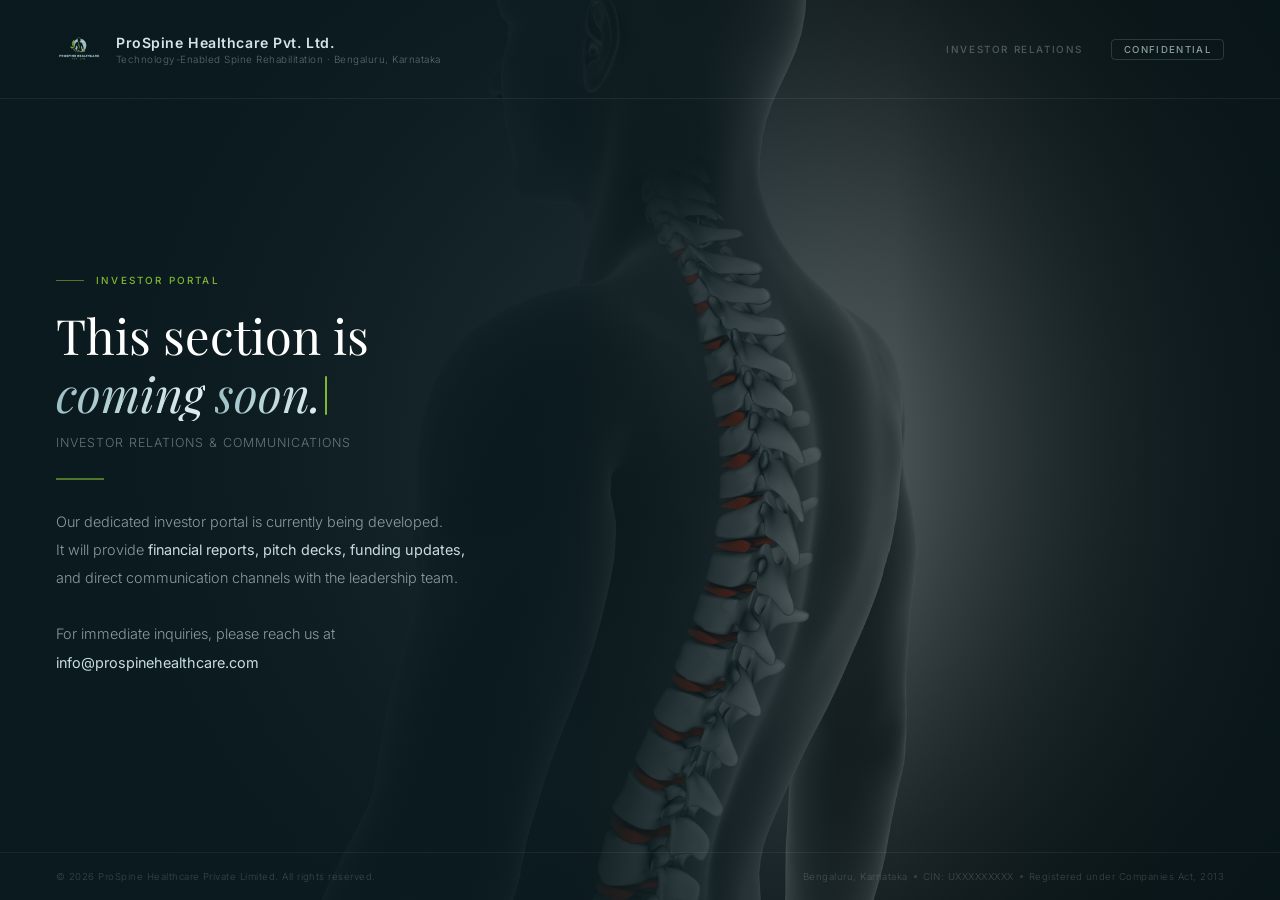
==== commit 1dfa866c: "under const." ====
--- a/index.html
+++ b/index.html
@@ -1,1439 +1,368 @@
-<!DOCTYPE html>
+<!doctype html>
 <html lang="en">
-<head>
-<meta charset="UTF-8">
-<meta name="viewport" content="width=device-width, initial-scale=1.0">
-<title>Manipal ProSpine — Revolutionizing Non-Surgical Spine Care</title>
-<link href="https://fonts.googleapis.com/css2?family=Cormorant+Garamond:ital,wght@0,300;0,400;0,600;0,700;1,300;1,400&family=DM+Sans:ital,wght@0,300;0,400;0,500;0,600;1,300&family=Syne:wght@400;500;600;700;800&family=Outfit:wght@300;400;500;600;700;800&display=swap" rel="stylesheet">
-<style>
-:root {
-  --jade: #006d5b;
-  --jade-light: #2ab092;
-  --jade-pale: #f0f9f7;
-  --gold: #b2893d;
-  --gold-light: #fdf6e7;
-  --cream: #fffdfa;
-  --ink: #1a2622;
-  --ink-muted: #52635c;
-  --white: #ffffff;
-  --surface: #f7fbf9;
-  --border: rgba(0,109,91,0.15);
-  --border-strong: rgba(0,109,91,0.25);
-  --shadow: 0 15px 50px rgba(0,0,0,0.08);
-  --shadow-strong: 0 30px 80px rgba(0,0,0,0.15);
-  --glass: rgba(255,255,255,0.7);
-  --glass-border: rgba(255,255,255,0.4);
-  --accent-gradient: linear-gradient(135deg, var(--jade) 0%, var(--jade-light) 100%);
-  --r: 16px;
-  --r-lg: 24px;
-}
-
-*, *::before, *::after { margin: 0; padding: 0; box-sizing: border-box; }
-
-html { scroll-behavior: smooth; font-size: 16px; }
-
-body {
-  font-family: 'DM Sans', sans-serif;
-  background: var(--white);
-  color: var(--ink);
-  overflow-x: hidden;
-  cursor: none;
-}
-
-/* ── CURSOR ── */
-.cursor { position: fixed; width: 12px; height: 12px; background: var(--jade); border-radius: 50%; pointer-events: none; z-index: 9999; transform: translate(-50%,-50%); transition: transform 0.1s, width 0.3s, height 0.3s, background 0.3s; mix-blend-mode: multiply; }
-.cursor-ring { position: fixed; width: 40px; height: 40px; border: 1.5px solid var(--jade); border-radius: 50%; pointer-events: none; z-index: 9998; transform: translate(-50%,-50%); transition: transform 0.15s ease, width 0.3s, height 0.3s, opacity 0.3s; opacity: 0.6; }
-body:hover .cursor { opacity: 1; }
-
-/* ── SCROLL PROGRESS ── */
-.progress-bar { position: fixed; top: 0; left: 0; height: 3px; background: linear-gradient(90deg, var(--jade), var(--gold)); z-index: 1000; width: 0%; transition: width 0.1s; }
-
-/* ── NOISE TEXTURE ── */
-body::before {
-  content: '';
-  position: fixed;
-  inset: 0;
-  background-image: url("data:image/svg+xml,%3Csvg viewBox='0 0 256 256' xmlns='http://www.w3.org/2000/svg'%3E%3Cfilter id='noise'%3E%3CfeTurbulence type='fractalNoise' baseFrequency='0.9' numOctaves='4' stitchTiles='stitch'/%3E%3C/filter%3E%3Crect width='100%25' height='100%25' filter='url(%23noise)' opacity='0.03'/%3E%3C/svg%3E");
-  pointer-events: none;
-  z-index: 1;
-  opacity: 0.4;
-}
-
-/* ── NAV ── */
-nav {
-  position: fixed; top: 0; left: 0; right: 0; z-index: 500;
-  padding: 18px 60px;
-  display: flex; align-items: center; justify-content: space-between;
-  transition: all 0.4s cubic-bezier(0.16,1,0.3,1);
-}
-nav.scrolled {
-  background: rgba(250,248,244,0.92);
-  backdrop-filter: blur(20px);
-  border-bottom: 1px solid var(--border);
-  padding: 14px 60px;
-  box-shadow: 0 4px 30px rgba(14,26,22,0.06);
-}
-.nav-logo {
-  display: flex; align-items: center; gap: 12px;
-  font-family: 'Outfit', sans-serif; font-weight: 500; font-size: 1.4rem;
-  color: var(--ink); letter-spacing: -0.01em;
-  text-decoration: none;
-}
-.nav-logo span { color: var(--jade); font-weight: 800; }
-.nav-logo-icon {
-  width: 36px; height: 36px; background: var(--jade);
-  border-radius: 10px; display: flex; align-items: center; justify-content: center;
-}
-.nav-logo-icon svg { width: 20px; height: 20px; fill: white; }
-.nav-links { display: flex; gap: 36px; list-style: none; }
-.nav-links a {
-  font-size: 0.875rem; font-weight: 500; color: var(--ink-muted);
-  text-decoration: none; letter-spacing: 0.01em;
-  position: relative; transition: color 0.3s;
-}
-.nav-links a::after {
-  content: ''; position: absolute; bottom: -4px; left: 0; right: 0;
-  height: 1.5px; background: var(--jade); transform: scaleX(0); transform-origin: left;
-  transition: transform 0.3s cubic-bezier(0.16,1,0.3,1);
-}
-.nav-links a:hover { color: var(--jade); }
-.nav-links a:hover::after { transform: scaleX(1); }
-.nav-cta {
-  background: var(--jade); color: white; padding: 10px 24px;
-  border-radius: 50px; font-size: 0.875rem; font-weight: 500;
-  text-decoration: none; transition: all 0.3s; letter-spacing: 0.01em;
-  border: 1.5px solid var(--jade);
-}
-.nav-cta:hover { background: transparent; color: var(--jade); }
-
-/* ── HERO ── */
-.hero {
-  min-height: 100vh; display: flex; align-items: center;
-  position: relative; overflow: hidden;
-  background: url('bg.png') no-repeat center center;
-  background-size: cover;
-  padding: 120px 60px 80px;
-}
-.hero::after {
-  content: ''; position: absolute; inset: 0;
-  background: linear-gradient(90deg, rgba(255,255,255,0.85) 0%, rgba(255,255,255,0.5) 50%, rgba(255,255,255,0.1) 100%);
-  z-index: 1;
-}
-.hero-bg-orbs {
-  position: absolute; inset: 0; pointer-events: none;
-}
-.orb {
-  position: absolute; border-radius: 50%;
-  animation: orbFloat 8s ease-in-out infinite;
-}
-.orb-1 { width: 600px; height: 600px; background: radial-gradient(circle, rgba(0,109,91,0.08) 0%, transparent 70%); top: -100px; right: -100px; animation-delay: 0s; }
-.orb-2 { width: 400px; height: 400px; background: radial-gradient(circle, rgba(178,137,61,0.06) 0%, transparent 70%); bottom: 0; left: 100px; animation-delay: -3s; }
-.orb-3 { width: 300px; height: 300px; background: radial-gradient(circle, rgba(0,109,91,0.05) 0%, transparent 70%); top: 50%; left: 40%; animation-delay: -6s; }
-@keyframes orbFloat { 0%,100% { transform: translateY(0) scale(1); } 50% { transform: translateY(-30px) scale(1.05); } }
-
-.hero-grid {
-  position: absolute; inset: 0; opacity: 0.08;
-  background-image: linear-gradient(var(--jade) 1px, transparent 1px), linear-gradient(90deg, var(--jade) 1px, transparent 1px);
-  background-size: 60px 60px;
-}
-.hero-content { position: relative; z-index: 2; max-width: 750px; }
-.hero-badge {
-  display: inline-flex; align-items: center; gap: 8px;
-  background: var(--jade-pale); border: 1px solid var(--border);
-  border-radius: 50px;
-  padding: 6px 16px 6px 8px; margin-bottom: 32px;
-  animation: fadeSlideRight 0.8s cubic-bezier(0.16,1,0.3,1) both;
-}
-.hero-badge-dot { width: 8px; height: 8px; background: var(--jade); border-radius: 50%; animation: pulse 2s infinite; }
-@keyframes pulse { 0%,100% { opacity:1; transform:scale(1); } 50% { opacity:0.6; transform:scale(1.3); } }
-.hero-badge span { color: var(--jade); font-size: 0.8rem; font-weight: 600; letter-spacing: 0.05em; text-transform: uppercase; }
-
-.hero h1 {
-  font-family: 'Cormorant Garamond', serif;
-  font-size: clamp(3rem, 6vw, 5.5rem); font-weight: 600; line-height: 1.05;
-  color: var(--ink); letter-spacing: -0.02em; margin-bottom: 24px;
-  animation: fadeSlideUp 1s cubic-bezier(0.16,1,0.3,1) 0.1s both;
-}
-.hero h1 em { color: var(--jade); font-style: italic; }
-.hero p {
-  font-size: 1.15rem; color: var(--ink-muted); line-height: 1.75;
-  max-width: 550px; margin-bottom: 48px;
-  animation: fadeSlideUp 1s cubic-bezier(0.16,1,0.3,1) 0.3s both;
-}
-.hero-actions { display: flex; gap: 16px; flex-wrap: wrap; animation: fadeSlideUp 1s cubic-bezier(0.16,1,0.3,1) 0.5s both; }
-.btn-primary {
-  background: var(--jade); color: white; padding: 14px 36px;
-  border-radius: 50px; font-weight: 600; font-size: 0.9rem;
-  text-decoration: none; transition: all 0.4s cubic-bezier(0.16,1,0.3,1); letter-spacing: 0.01em;
-  display: inline-flex; align-items: center; gap: 8px;
-  box-shadow: 0 8px 25px rgba(0,109,91,0.25);
-}
-.btn-primary:hover { transform: translateY(-3px) scale(1.02); box-shadow: 0 12px 35px rgba(0,109,91,0.35); }
-.btn-outline {
-  border: 1.5px solid var(--jade); color: var(--jade); padding: 14px 36px;
-  border-radius: 50px; font-weight: 600; font-size: 0.9rem;
-  text-decoration: none; transition: all 0.4s cubic-bezier(0.16,1,0.3,1);
-  background: transparent; display: inline-flex; align-items: center; gap: 8px;
-}
-.btn-outline:hover { background: var(--jade-pale); transform: translateY(-3px); }
-
-.hero-stats {
-  position: absolute; bottom: 80px; right: 60px; z-index: 2;
-  display: flex; gap: 40px;
-  animation: fadeSlideLeft 1s cubic-bezier(0.16,1,0.3,1) 0.6s both;
-}
-.stat { text-align: right; }
-.stat-num { font-family: 'Cormorant Garamond', serif; font-size: 3rem; font-weight: 700; color: var(--ink); line-height: 1; }
-.stat-num span { color: var(--gold); }
-.stat-label { font-size: 0.75rem; color: var(--ink-muted); text-transform: uppercase; letter-spacing: 0.1em; margin-top: 6px; font-weight: 600; }
-
-.hero-nav-tabs {
-  position: absolute; bottom: 0; left: 0; right: 0; z-index: 2;
-  display: flex; background: rgba(255,255,255,0.8); border-top: 1px solid var(--border);
-  backdrop-filter: blur(20px);
-}
-.hero-tab {
-  flex: 1; padding: 24px; text-align: center;
-  color: var(--ink-muted); font-size: 0.85rem; font-weight: 600;
-  cursor: pointer; transition: all 0.4s cubic-bezier(0.16,1,0.3,1); border-right: 1px solid var(--border);
-  display: flex; align-items: center; justify-content: center; gap: 10px;
-}
-.hero-tab:hover { color: var(--jade); background: var(--jade-pale); }
-.hero-tab svg { width: 20px; height: 20px; opacity: 0.9; fill: var(--jade); }
-.hero-tab:last-child { border-right: none; }
-
-/* ── ANIMATIONS ── */
-@keyframes fadeSlideUp { from { opacity: 0; transform: translateY(40px); } to { opacity: 1; transform: translateY(0); } }
-@keyframes fadeSlideRight { from { opacity: 0; transform: translateX(-40px); } to { opacity: 1; transform: translateX(0); } }
-@keyframes fadeSlideLeft { from { opacity: 0; transform: translateX(40px); } to { opacity: 1; transform: translateX(0); } }
-@keyframes fadeIn { from { opacity: 0; } to { opacity: 1; } }
-@keyframes scaleUp { from { opacity: 0; transform: scale(0.95); } to { opacity: 1; transform: scale(1); } }
-
-/* Ongoing Ongoing Animations */
-@keyframes float { 0% { transform: translateY(0px); } 50% { transform: translateY(-10px); } 100% { transform: translateY(0px); } }
-@keyframes float-side { 0% { transform: translateX(0px); } 50% { transform: translateX(8px); } 100% { transform: translateX(0px); } }
-@keyframes pulse-soft { 0% { transform: scale(1); opacity: 0.8; } 50% { transform: scale(1.05); opacity: 1; } 100% { transform: scale(1); opacity: 0.8; } }
-@keyframes shine { 0% { transform: translateX(-100%); } 100% { transform: translateX(100%); } }
-
-.reveal { opacity: 0; transform: translateY(50px); transition: opacity 1s cubic-bezier(0.16,1,0.3,1), transform 1s cubic-bezier(0.16,1,0.3,1); }
-.reveal.visible { opacity: 1; transform: translateY(0); }
-.reveal-left { opacity: 0; transform: translateX(-50px); transition: opacity 1s cubic-bezier(0.16,1,0.3,1), transform 1s cubic-bezier(0.16,1,0.3,1); }
-.reveal-left.visible { opacity: 1; transform: translateX(0); }
-.reveal-right { opacity: 0; transform: translateX(50px); transition: opacity 1s cubic-bezier(0.16,1,0.3,1), transform 1s cubic-bezier(0.16,1,0.3,1); }
-.reveal-right.visible { opacity: 1; transform: translateX(0); }
-.reveal-scale { opacity: 0; transform: scale(0.9); transition: opacity 1s cubic-bezier(0.16,1,0.3,1), transform 1s cubic-bezier(0.16,1,0.3,1); }
-.reveal-scale.visible { opacity: 1; transform: scale(1); }
-
-/* Apply continuous animations when visible */
-.visible.float-anim { animation: float 6s ease-in-out infinite; }
-.visible.float-anim-delayed { animation: float 6s ease-in-out infinite 1s; }
-.visible.side-anim { animation: float-side 8s ease-in-out infinite; }
-.visible.pulse-anim { animation: pulse-soft 4s ease-in-out infinite; }
-
-.stagger-1 { transition-delay: 0.15s !important; }
-.stagger-2 { transition-delay: 0.3s !important; }
-.stagger-3 { transition-delay: 0.45s !important; }
-.stagger-4 { transition-delay: 0.6s !important; }
-.stagger-5 { transition-delay: 0.75s !important; }
-
-/* ── SECTION GLOBALS ── */
-section { position: relative; }
-.section-inner { max-width: 1240px; margin: 0 auto; padding: 100px 60px; }
-.section-tag {
-  display: inline-flex; align-items: center; gap: 8px;
-  font-size: 0.75rem; font-weight: 600; letter-spacing: 0.1em; text-transform: uppercase;
-  color: var(--jade); margin-bottom: 16px;
-}
-.section-tag::before { content: ''; width: 20px; height: 2px; background: var(--gold); border-radius: 2px; }
-.section-title {
-  font-family: 'Cormorant Garamond', serif;
-  font-size: clamp(2rem, 4vw, 3.2rem); font-weight: 600;
-  color: var(--ink); line-height: 1.15; letter-spacing: -0.02em; margin-bottom: 16px;
-}
-.section-sub { font-size: 1rem; color: var(--ink-muted); line-height: 1.75; max-width: 600px; }
-
-/* ── ABOUT ── */
-.about-section { background: transparent; }
-.about-grid { display: grid; grid-template-columns: 1fr 1fr; gap: 80px; align-items: center; }
-.about-visual {
-  position: relative; height: 440px;
-}
-.about-card {
-  position: absolute; background: white; border-radius: var(--r-lg);
-  box-shadow: var(--shadow-strong); padding: 32px;
-  transition: transform 0.4s;
-}
-.about-card:hover { transform: translateY(-8px); }
-.about-card-main {
-  top: 0; left: 0; right: 80px; bottom: 80px;
-  background: linear-gradient(135deg, var(--jade) 0%, #0d4a3a 100%);
-  display: flex; flex-direction: column; justify-content: flex-end;
-  overflow: hidden;
-}
-.about-card-main::before {
-  content: ''; position: absolute; top: -40px; right: -40px;
-  width: 200px; height: 200px; border-radius: 50%;
-  background: rgba(255,255,255,0.05);
-}
-.about-card-main h3 { font-family: 'Cormorant Garamond', serif; font-size: 1.5rem; color: white; font-weight: 600; margin-bottom: 8px; }
-.about-card-main p { color: rgba(255,255,255,0.7); font-size: 0.875rem; line-height: 1.6; }
-.about-card-accent {
-  bottom: 0; right: 0; width: 220px; height: 200px;
-  background: var(--gold); display: flex; flex-direction: column; justify-content: center;
-}
-.about-card-accent .big-num { font-family: 'Cormorant Garamond', serif; font-size: 3.5rem; font-weight: 700; color: white; line-height: 1; }
-.about-card-accent p { color: rgba(255,255,255,0.8); font-size: 0.8rem; margin-top: 4px; }
-.vision-mission { display: grid; grid-template-columns: 1fr 1fr; gap: 24px; margin-top: 40px; }
-.vm-card {
-  background: var(--glass);
-  backdrop-filter: blur(12px);
-  border-radius: var(--r); padding: 28px;
-  border: 1.5px solid var(--border);
-  transition: all 0.4s;
-}
-.vm-card:hover { border-color: var(--jade); background: var(--jade-pale); transform: translateY(-4px); }
-.vm-icon { width: 44px; height: 44px; background: var(--jade); border-radius: 12px; display: flex; align-items: center; justify-content: center; margin-bottom: 16px; }
-.vm-icon svg { width: 22px; height: 22px; fill: white; }
-.vm-card h4 { font-family: 'Syne', sans-serif; font-size: 0.9rem; font-weight: 700; color: var(--jade); text-transform: uppercase; letter-spacing: 0.06em; margin-bottom: 10px; }
-.vm-card p { font-size: 0.875rem; color: var(--ink-muted); line-height: 1.7; }
-
-/* ── LEADERSHIP ── */
-.leadership-section { background: transparent; }
-.leaders-grid { display: grid; grid-template-columns: repeat(3, 1fr); gap: 32px; margin-top: 60px; }
-.leader-card {
-  background: var(--glass);
-  backdrop-filter: blur(12px);
-  border-radius: var(--r-lg); overflow: hidden;
-  box-shadow: var(--shadow); border: 1.5px solid var(--border);
-  transition: all 0.5s cubic-bezier(0.16,1,0.3,1);
-}
-.leader-card:hover { transform: translateY(-12px); box-shadow: var(--shadow-strong); }
-.leader-img {
-  height: 280px; background: linear-gradient(135deg, var(--jade-pale), var(--jade-pale));
-  position: relative; overflow: hidden;
-  display: flex; align-items: center; justify-content: center;
-}
-.leader-avatar {
-  width: 140px; height: 140px; border-radius: 50%;
-  border: 4px solid white; box-shadow: 0 8px 30px rgba(14,26,22,0.15);
-  background: linear-gradient(135deg, var(--jade) 0%, #0d4a3a 100%);
-  display: flex; align-items: center; justify-content: center;
-  font-family: 'Cormorant Garamond', serif; font-size: 3rem; color: white; font-weight: 600;
-  position: relative; z-index: 1;
-}
-.leader-img-bg {
-  position: absolute; inset: 0;
-  background: radial-gradient(circle at 50% 80%, rgba(26,107,90,0.12), transparent 60%);
-}
-.leader-img-circles {
-  position: absolute; bottom: -20px; left: 50%; transform: translateX(-50%);
-  width: 200px; height: 200px; border-radius: 50%;
-  border: 1px solid rgba(26,107,90,0.1);
-}
-.leader-body { padding: 28px; }
-.leader-name { font-family: 'Cormorant Garamond', serif; font-size: 1.4rem; font-weight: 600; color: var(--ink); margin-bottom: 4px; }
-.leader-role { font-size: 0.8rem; color: var(--jade); font-weight: 500; text-transform: uppercase; letter-spacing: 0.06em; margin-bottom: 16px; }
-.leader-desc { font-size: 0.875rem; color: var(--ink-muted); line-height: 1.7; margin-bottom: 20px; }
-.leader-btn {
-  display: inline-flex; align-items: center; gap: 6px;
-  font-size: 0.825rem; font-weight: 600; color: var(--jade);
-  text-decoration: none; border-bottom: 1.5px solid var(--jade);
-  padding-bottom: 2px; transition: gap 0.3s;
-}
-.leader-btn:hover { gap: 10px; }
-
-/* ── MENTORS ── */
-.mentors-section { background: transparent; border-top: 1px solid var(--border); border-bottom: 1px solid var(--border); }
-.mentors-section .section-title { color: var(--ink); }
-.mentors-section .section-sub { color: var(--ink-muted); }
-.mentors-section .section-tag { color: var(--gold); }
-
-.mentors-collage {
-  display: grid;
-  grid-template-columns: repeat(4, 1fr);
-  grid-auto-rows: minmax(240px, auto);
-  gap: 24px;
-  margin-top: 60px;
-}
-.mentor-card {
-  background: var(--glass);
-  backdrop-filter: blur(12px);
-  border: 1.5px solid var(--border);
-  border-radius: var(--r-lg); padding: 32px;
-  transition: all 0.6s cubic-bezier(0.16,1,0.3,1);
-  box-shadow: var(--shadow);
-  display: flex; flex-direction: column; justify-content: flex-start;
-  position: relative; overflow: hidden;
-}
-.mentor-card.featured { grid-column: span 2; grid-row: span 2; }
-.mentor-card.tall { grid-row: span 2; }
-
-.mentor-card:hover { transform: translateY(-12px) scale(1.02); border-color: var(--jade); box-shadow: var(--shadow-strong); }
-
-.mentor-avatar-sm {
-  width: 60px; height: 60px; border-radius: 50%;
-  background: var(--jade-pale);
-  display: flex; align-items: center; justify-content: center;
-  font-family: 'Cormorant Garamond', serif; font-size: 1.4rem; color: var(--jade); font-weight: 700;
-  margin-bottom: 20px; border: 2px solid var(--border);
-}
-.mentor-card.featured .mentor-avatar-sm { width: 80px; height: 80px; font-size: 2rem; }
-
-.mentor-name { font-family: 'Cormorant Garamond', serif; font-size: 1.3rem; font-weight: 700; color: var(--ink); margin-bottom: 6px; }
-.mentor-card.featured .mentor-name { font-size: 2rem; }
-
-.mentor-title { font-size: 0.750rem; color: var(--jade); font-weight: 600; text-transform: uppercase; letter-spacing: 0.1em; margin-bottom: 14px; }
-.mentor-desc { font-size: 0.875rem; color: var(--ink-muted); line-height: 1.6; }
-.mentor-card.featured .mentor-desc { font-size: 1rem; max-width: 400px; }
-
-@media (max-width: 1024px) {
-  .mentors-collage { grid-template-columns: repeat(2, 1fr); grid-auto-rows: auto; }
-  .mentor-card.featured, .mentor-card.tall { grid-column: span 1; grid-row: span 1; }
-}
-
-/* ── HEALTH TEAM ── */
-.team-section { background: transparent; }
-.team-grid { display: grid; grid-template-columns: repeat(5, 1fr); gap: 20px; margin-top: 60px; }
-.team-card {
-  background: white; border-radius: var(--r); padding: 24px 20px; text-align: center;
-  border: 1px solid var(--border); transition: all 0.4s cubic-bezier(0.16,1,0.3,1);
-}
-.team-card:hover { transform: translateY(-8px) scale(1.02); box-shadow: var(--shadow); border-color: var(--jade); }
-.team-avatar {
-  width: 72px; height: 72px; border-radius: 50%; margin: 0 auto 14px;
-  background: linear-gradient(135deg, var(--jade-pale), var(--jade-light));
-  display: flex; align-items: center; justify-content: center;
-  font-family: 'Cormorant Garamond', serif; font-size: 1.6rem; color: var(--jade); font-weight: 600;
-  border: 2px solid rgba(26,107,90,0.15);
-}
-.team-name { font-weight: 600; font-size: 0.9rem; color: var(--ink); margin-bottom: 4px; }
-.team-role { font-size: 0.775rem; color: var(--jade); font-weight: 500; }
-
-/* ── JOURNEY ── */
-.journey-section { background: transparent; }
-.timeline { display: flex; gap: 0; margin-top: 60px; position: relative; }
-.timeline::before { content: ''; position: absolute; top: 50px; left: 0; right: 0; height: 2px; background: linear-gradient(90deg, var(--jade), var(--gold)); }
-.timeline-item { flex: 1; padding-top: 80px; padding-right: 40px; position: relative; text-align: center; }
-.timeline-dot {
-  position: absolute; top: 40px; left: 50%; transform: translate(-50%, -50%);
-  width: 24px; height: 24px; border-radius: 50%;
-  background: var(--jade); border: 4px solid white; box-shadow: 0 0 0 4px var(--jade-pale);
-  z-index: 1; transition: all 0.4s;
-}
-.timeline-item:hover .timeline-dot { background: var(--gold); box-shadow: 0 0 0 6px var(--gold-light); transform: translate(-50%, -50%) scale(1.3); }
-.timeline-year { font-family: 'Cormorant Garamond', serif; font-size: 2.4rem; font-weight: 700; color: var(--jade); margin-bottom: 8px; }
-.timeline-title { font-weight: 600; font-size: 0.95rem; color: var(--ink); margin-bottom: 8px; }
-.timeline-desc { font-size: 0.825rem; color: var(--ink-muted); line-height: 1.6; }
-
-/* ── SERVICES ── */
-.services-section { background: transparent; }
-.services-intro { display: grid; grid-template-columns: 1fr 1fr; gap: 80px; align-items: start; }
-.services-grid { display: grid; grid-template-columns: repeat(2, 1fr); gap: 20px; margin-top: 60px; }
-.service-card {
-  background: white; border-radius: var(--r-lg); padding: 32px;
-  border: 1px solid var(--border); transition: all 0.5s cubic-bezier(0.16,1,0.3,1);
-  background: var(--glass);
-  backdrop-filter: blur(12px);
-  border-radius: var(--r-lg); padding: 32px;
-  border: 1.5px solid var(--border); transition: all 0.6s cubic-bezier(0.16,1,0.3,1);
-  position: relative; overflow: hidden;
-  perspective: 1000px;
-  box-shadow: var(--shadow);
-}
-.service-card::before {
-  content: ''; position: absolute; top: 0; left: 0; right: 0; height: 3px;
-  background: linear-gradient(90deg, var(--jade), var(--gold));
-  transform: scaleX(0); transform-origin: left; transition: transform 0.4s;
-}
-.service-card:hover::before { transform: scaleX(1); }
-.service-card:hover { transform: translateY(-10px) rotateX(4deg) rotateY(4deg); box-shadow: var(--shadow-strong); border-color: var(--jade); }
-.service-icon {
-  width: 52px; height: 52px; border-radius: 14px;
-  background: var(--jade-pale); display: flex; align-items: center; justify-content: center;
-  margin-bottom: 20px; transition: all 0.4s;
-}
-.service-card:hover .service-icon { background: var(--jade); }
-.service-icon svg { width: 26px; height: 26px; fill: var(--jade); transition: fill 0.4s; }
-.service-card:hover .service-icon svg { fill: white; }
-.service-card h3 { font-family: 'Syne', sans-serif; font-size: 1rem; font-weight: 700; color: var(--ink); margin-bottom: 10px; }
-.service-card p { font-size: 0.875rem; color: var(--ink-muted); line-height: 1.7; }
-
-/* ── CTA BANNER ── */
-.cta-section {
-  background: url('bg.png') no-repeat center center fixed;
-  background-size: cover;
-  position: relative; overflow: hidden;
-}
-.cta-section::before {
-  content: ''; position: absolute; inset: 0;
-  background: rgba(0,109,91,0.85);
-  z-index: 1;
-}
-.cta-inner { position: relative; z-index: 2; max-width: 1240px; margin: 0 auto; padding: 100px 60px; display: flex; align-items: center; justify-content: space-between; gap: 40px; }
-.cta-text h2 { font-family: 'Cormorant Garamond', serif; font-size: clamp(2.2rem, 4vw, 3.8rem); font-weight: 700; color: white; margin-bottom: 16px; line-height: 1.1; }
-.cta-text p { color: rgba(255,255,255,0.9); font-size: 1.15rem; line-height: 1.6; max-width: 550px; }
-.cta-actions { position: relative; z-index: 2; display: flex; gap: 20px; flex-shrink: 0; }
-.cta-actions .btn-primary { background: var(--white); color: var(--jade); }
-.cta-actions .btn-outline { border-color: rgba(255,255,255,0.4); color: white; }
-.cta-actions .btn-outline:hover { background: rgba(255,255,255,0.1); }
-
-/* ── ACADEMY ── */
-.academy-section { background: transparent; }
-.academy-header { display: flex; align-items: flex-end; justify-content: space-between; margin-bottom: 60px; }
-.academy-grid { display: grid; grid-template-columns: repeat(4, 1fr); gap: 24px; margin-bottom: 60px; }
-.academy-card {
-  background: var(--glass);
-  backdrop-filter: blur(12px);
-  border-radius: var(--r-lg); padding: 28px;
-  border: 1.5px solid var(--border); transition: all 0.4s; position: relative; overflow: hidden;
-}
-.academy-card::after {
-  content: ''; position: absolute; bottom: 0; left: 0; right: 0; height: 3px;
-  background: var(--gold); transform: scaleX(0); transform-origin: left; transition: transform 0.4s;
-}
-.academy-card:hover::after { transform: scaleX(1); }
-.academy-card:hover { transform: translateY(-6px); box-shadow: var(--shadow); border-color: var(--gold); background: white; }
-.academy-icon {
-  width: 48px; height: 48px; border-radius: 12px; background: linear-gradient(135deg, var(--jade), var(--jade-light));
-  display: flex; align-items: center; justify-content: center; margin-bottom: 20px;
-}
-.academy-icon svg { width: 24px; height: 24px; fill: white; }
-.academy-card h3 { font-family: 'Syne', sans-serif; font-size: 0.95rem; font-weight: 700; color: var(--ink); margin-bottom: 8px; }
-.academy-card p { font-size: 0.825rem; color: var(--ink-muted); line-height: 1.65; margin-bottom: 12px; }
-.academy-tag { display: inline-block; background: var(--jade-pale); color: var(--jade); font-size: 0.75rem; font-weight: 600; padding: 4px 12px; border-radius: 50px; }
-.academy-cta-banner {
-  background: linear-gradient(135deg, var(--gold) 0%, #a07840 100%);
-  border-radius: var(--r-lg); padding: 40px 48px;
-  display: flex; align-items: center; justify-content: space-between;
-}
-.academy-cta-banner h3 { font-family: 'Cormorant Garamond', serif; font-size: 1.8rem; font-weight: 600; color: white; margin-bottom: 8px; }
-.academy-cta-banner p { color: rgba(255,255,255,0.8); font-size: 0.9rem; }
-.btn-white { background: white; color: var(--ink); padding: 12px 28px; border-radius: 50px; font-weight: 600; font-size: 0.875rem; text-decoration: none; transition: all 0.3s; }
-.btn-white:hover { transform: translateY(-2px); box-shadow: 0 8px 30px rgba(0,0,0,0.2); }
-
-/* ── INNOVATION ── */
-.innovation-section { background: transparent; }
-.innovation-grid { display: grid; grid-template-columns: 1fr 1fr; gap: 60px; margin-top: 60px; }
-.innov-block { }
-.innov-block h3 { font-family: 'Syne', sans-serif; font-size: 1rem; font-weight: 700; color: var(--jade); text-transform: uppercase; letter-spacing: 0.08em; margin-bottom: 24px; }
-.innov-items { display: flex; flex-direction: column; gap: 16px; }
-.innov-item { display: flex; gap: 16px; align-items: flex-start; }
-.innov-item-icon { width: 8px; height: 8px; border-radius: 50%; background: var(--gold); margin-top: 8px; flex-shrink: 0; }
-.innov-item p { font-size: 0.9rem; color: var(--ink-muted); line-height: 1.65; }
-.innov-stats { margin-top: 48px; padding: 60px; background: var(--white); border: 1px solid var(--border); border-radius: var(--r-lg); display: grid; grid-template-columns: repeat(4, 1fr); gap: 24px; box-shadow: var(--shadow); }
-.innov-stat { text-align: center; }
-.innov-stat-num { font-family: 'Cormorant Garamond', serif; font-size: 3.2rem; font-weight: 700; color: var(--jade); line-height: 1; }
-.innov-stat-label { font-size: 0.8rem; color: var(--ink-muted); margin-top: 10px; text-transform: uppercase; letter-spacing: 0.1em; font-weight: 600; }
-
-/* ── COUNTER ANIMATION ── */
-.count-up { transition: all 0.3s; }
-
-/* ── CONTACT ── */
-.contact-section { background: transparent; }
-.contact-grid { display: grid; grid-template-columns: 1fr 1.4fr; gap: 80px; margin-top: 60px; }
-.contact-info { }
-.contact-info h3 { font-family: 'Cormorant Garamond', serif; font-size: 1.6rem; font-weight: 600; color: var(--ink); margin-bottom: 8px; }
-.contact-info p { font-size: 0.9rem; color: var(--ink-muted); line-height: 1.7; margin-bottom: 36px; }
-.contact-details { display: flex; flex-direction: column; gap: 20px; }
-.contact-item { display: flex; gap: 16px; align-items: flex-start; }
-.contact-item-icon { width: 44px; height: 44px; border-radius: 12px; background: var(--jade-pale); display: flex; align-items: center; justify-content: center; flex-shrink: 0; }
-.contact-item-icon svg { width: 20px; height: 20px; fill: var(--jade); }
-.contact-item-label { font-size: 0.75rem; font-weight: 600; text-transform: uppercase; letter-spacing: 0.06em; color: var(--jade); margin-bottom: 4px; }
-.contact-item-text { font-size: 0.875rem; color: var(--ink-muted); line-height: 1.6; }
-.contact-form { background: var(--surface); border-radius: var(--r-lg); padding: 40px; border: 1px solid var(--border); }
-.form-row { display: grid; grid-template-columns: 1fr 1fr; gap: 16px; }
-.form-group { margin-bottom: 20px; }
-.form-group label { display: block; font-size: 0.8rem; font-weight: 600; text-transform: uppercase; letter-spacing: 0.06em; color: var(--ink-muted); margin-bottom: 8px; }
-.form-group input, .form-group textarea, .form-group select {
-  width: 100%; padding: 14px 18px; border-radius: 12px;
-  border: 1.5px solid var(--border); background: white;
-  font-family: 'DM Sans', sans-serif; font-size: 0.9rem; color: var(--ink);
-  transition: all 0.3s; outline: none;
-}
-.form-group input:focus, .form-group textarea:focus, .form-group select:focus { border-color: var(--jade); box-shadow: 0 0 0 4px rgba(26,107,90,0.08); }
-.form-group textarea { resize: vertical; min-height: 100px; }
-.submit-btn {
-  width: 100%; padding: 16px; background: var(--jade); color: white;
-  border: none; border-radius: 12px; font-family: 'DM Sans', sans-serif;
-  font-size: 0.95rem; font-weight: 600; cursor: pointer;
-  transition: all 0.3s; letter-spacing: 0.01em;
-}
-.submit-btn:hover { background: #0d4a3a; transform: translateY(-2px); box-shadow: 0 8px 30px rgba(26,107,90,0.3); }
-
-/* ── FOOTER ── */
-footer {
-  background: var(--surface); color: var(--ink-muted);
-  padding: 100px 60px 40px; border-top: 1px solid var(--border);
-}
-.footer-inner { max-width: 1240px; margin: 0 auto; }
-.footer-top { display: grid; grid-template-columns: 2fr 1fr 1fr 1.5fr; gap: 80px; margin-bottom: 80px; }
-.footer-brand p { font-size: 0.95rem; line-height: 1.7; margin-top: 24px; max-width: 320px; }
-.footer-col h4 { font-family: 'Syne', sans-serif; font-size: 0.85rem; font-weight: 700; text-transform: uppercase; letter-spacing: 0.12em; color: var(--ink); margin-bottom: 28px; }
-.footer-links { list-style: none; display: flex; flex-direction: column; gap: 14px; }
-.footer-links a { color: var(--ink-muted); text-decoration: none; font-size: 0.95rem; transition: all 0.3s; }
-.footer-links a:hover { color: var(--jade); transform: translateX(5px); }
-.footer-contact p { font-size: 0.95rem; line-height: 1.8; margin-bottom: 12px; display: flex; align-items: center; gap: 10px; }
-.footer-bottom { border-top: 1px solid var(--border); padding-top: 40px; display: flex; justify-content: space-between; align-items: center; }
-.footer-bottom p { font-size: 0.85rem; }
-.footer-logo { font-family: 'Outfit', sans-serif; font-weight: 500; font-size: 1.6rem; color: var(--white); margin-bottom: 20px; }
-.footer-logo span { color: var(--jade-light); font-weight: 800; }
-
-/* ── FLOATING APPOINTMENT BTN ── */
-.fab {
-  position: fixed; bottom: 40px; right: 40px; z-index: 400;
-  background: var(--jade); color: white;
-  padding: 14px 24px; border-radius: 50px;
-  display: flex; align-items: center; gap: 8px;
-  font-size: 0.85rem; font-weight: 600;
-  box-shadow: 0 8px 30px rgba(26,107,90,0.4);
-  text-decoration: none; transition: all 0.3s;
-  animation: fabPop 0.5s cubic-bezier(0.16,1,0.3,1) 1s both;
-}
-.fab:hover { transform: translateY(-4px); box-shadow: 0 12px 40px rgba(26,107,90,0.5); background: #0d4a3a; }
-@keyframes fabPop { from { opacity:0; transform:scale(0.5) translateY(20px); } to { opacity:1; transform:scale(1) translateY(0); } }
-.fab-pulse {
-  position: absolute; inset: 0; border-radius: 50px;
-  background: var(--jade); animation: fabRing 2s ease-out infinite;
-}
-@keyframes fabRing { 0% { transform:scale(1); opacity:0.5; } 100% { transform:scale(1.4); opacity:0; } }
-
-/* ── DIVIDER ── */
-.wavy-divider { width: 100%; height: 60px; }
-
-/* ── DECO SHAPES ── */
-.deco-shape { position: absolute; pointer-events: none; z-index: 0; opacity: 0.4; }
-.shape-1 { width: 100px; height: 100px; border: 2px solid var(--jade); border-radius: 30% 70% 70% 30% / 30% 30% 70% 70%; top: 10%; right: 5%; }
-.shape-2 { width: 150px; height: 150px; background: radial-gradient(circle, var(--gold-light) 0%, transparent 70%); border-radius: 50%; bottom: 10%; left: -50px; }
-.shape-3 { width: 80px; height: 80px; border: 1.5px solid var(--gold); border-radius: 10px; top: 40%; left: 10%; opacity: 0.3; }
-
-/* ── 3D SPINE VIEWER ── */
-.spine-viewer {
-  position: fixed; top: 50%; left: 50%;
-  transform: translate(-50%, -50%);
-  width: 300px; height: 500px;
-  z-index: -1; pointer-events: none;
-  opacity: 0.25; transition: opacity 0.5s;
-  perspective: 1200px;
-}
-.spine-3d {
-  width: 100%; height: 100%;
-  background: url('3d_spine_transparent_1776458667678.png') no-repeat center center;
-  background-size: contain;
-  transform-style: preserve-3d;
-  filter: drop-shadow(0 0 20px rgba(0,109,91,0.2));
-}
-
-@media (max-width: 1024px) {
-  .spine-viewer { width: 150px; height: 300px; opacity: 0.1; }
-  nav { padding: 16px 30px; }
-  .section-inner { padding: 80px 30px; }
-  .hero { padding: 120px 30px 80px; }
-  .hero-stats { right: 30px; }
-  .about-grid, .innovation-grid, .contact-grid, .services-intro { grid-template-columns: 1fr; gap: 40px; }
-  .leaders-grid { grid-template-columns: repeat(2, 1fr); }
-  .team-grid { grid-template-columns: repeat(3, 1fr); }
-  .academy-grid { grid-template-columns: repeat(2, 1fr); }
-  .footer-top { grid-template-columns: 1fr 1fr; gap: 40px; }
-  .nav-links { display: none; }
-}
-</style>
-</head>
-<body>
-
-<!-- 3D SPINE -->
-<div class="spine-viewer" id="spineViewer">
-  <div class="spine-3d" id="spine3d"></div>
-</div>
-
-<!-- CURSOR -->
-<div class="cursor" id="cursor"></div>
-<div class="cursor-ring" id="cursorRing"></div>
-
-<!-- PROGRESS -->
-<div class="progress-bar" id="progressBar"></div>
-
-<!-- NAV -->
-<nav id="navbar">
-  <a href="#" class="nav-logo">
-    <div class="nav-logo-icon" style="background: transparent;">
-      <img src="logoOnly.png" alt="ProSpine Logo" style="width: 100%; height: 100%; object-fit: contain;">
-    </div>
-    Pro<span>Spine</span>
-  </a>
-  <ul class="nav-links">
-    <li><a href="#about">About</a></li>
-    <li><a href="#services">Services</a></li>
-    <li><a href="#team">Team</a></li>
-    <li><a href="#academy">Academy</a></li>
-    <li><a href="#innovation">Research</a></li>
-    <li><a href="#contact">Contact</a></li>
-  </ul>
-  <a href="#contact" class="nav-cta">Book Appointment</a>
-</nav>
-
-<!-- HERO -->
-<section class="hero" id="home">
-  <div class="hero-bg-orbs">
-    <div class="orb orb-1"></div>
-    <div class="orb orb-2"></div>
-    <div class="orb orb-3"></div>
-  </div>
-  <div class="hero-grid"></div>
-  <div class="hero-content">
-    <div class="hero-badge">
-      <div class="hero-badge-dot"></div>
-      <span>Karnataka's Premier Spine Centre</span>
-    </div>
-    <h1 id="heroTitle">Revolutionizing <em>Non-Surgical</em> Spine & Healthcare</h1>
-    <p>Combining advanced research, clinical excellence, and compassionate care to restore mobility and transform lives — without surgery.</p>
-    <div class="hero-actions">
-      <a href="#contact" class="btn-primary">
-        <svg width="16" height="16" viewBox="0 0 24 24" fill="currentColor"><path d="M19 4h-1V2h-2v2H8V2H6v2H5c-1.1 0-2 .9-2 2v14c0 1.1.9 2 2 2h14c1.1 0 2-.9 2-2V6c0-1.1-.9-2-2-2zm0 16H5V10h14v10zm0-12H5V6h14v2z"/></svg>
-        Book Consultation
-      </a>
-      <a href="#services" class="btn-outline">
-        <svg width="16" height="16" viewBox="0 0 24 24" fill="currentColor"><path d="M8 5v14l11-7z"/></svg>
-        Explore Services
-      </a>
-    </div>
-  </div>
-  <div class="hero-stats">
-    <div class="stat">
-      <div class="stat-num">2024<span>+</span></div>
-      <div class="stat-label">Est. Year</div>
-    </div>
-    <div class="stat">
-      <div class="stat-num">15<span>+</span></div>
-      <div class="stat-label">Specialists</div>
-    </div>
-    <div class="stat">
-      <div class="stat-num">10<span>+</span></div>
-      <div class="stat-label">Collab Nations</div>
-    </div>
-  </div>
-  <div class="hero-nav-tabs">
-    <div class="hero-tab reveal-scale stagger-1">
-      <svg viewBox="0 0 24 24"><path d="M19 3H5c-1.1 0-2 .9-2 2v14c0 1.1.9 2 2 2h14c1.1 0 2-.9 2-2V5c0-1.1-.9-2-2-2zm-7 3c1.93 0 3.5 1.57 3.5 3.5S13.93 13 12 13s-3.5-1.57-3.5-3.5S10.07 6 12 6zm7 13H5v-.23c0-.62.28-1.2.76-1.58C7.47 15.82 9.64 15 12 15s4.53.82 6.24 2.19c.48.38.76.97.76 1.58V19z"/></svg>
-      Spine Rehabilitation
-    </div>
-    <div class="hero-tab reveal-scale stagger-2">
-      <svg viewBox="0 0 24 24"><path d="M19 3H5c-1.1 0-2 .9-2 2v14c0 1.1.9 2 2 2h14c1.1 0 2-.9 2-2V5c0-1.1-.9-2-2-2zm-1 11h-4v4h-4v-4H6v-4h4V6h4v4h4v4z"/></svg>
-      Medical Technology
-    </div>
-    <div class="hero-tab reveal-scale stagger-3">
-      <svg viewBox="0 0 24 24"><path d="M5 13.18v4L12 21l7-3.82v-4L12 17l-7-3.82zM12 3L1 9l11 6 9-4.91V17h2V9L12 3z"/></svg>
-      Training & Academy
-    </div>
-    <div class="hero-tab reveal-scale stagger-4">
-      <svg viewBox="0 0 24 24"><path d="M12 1L3 5v6c0 5.55 3.84 10.74 9 12 5.16-1.26 9-6.45 9-12V5l-9-4zm0 10.99h7c-.53 4.12-3.28 7.79-7 8.94V12H5V6.3l7-3.11v8.8z"/></svg>
-      Insurance & Wellness
-    </div>
-  </div>
-</section>
-
-<!-- ABOUT -->
-<section class="about-section" id="about">
-  <div class="deco-shape shape-1 scroll-rotate" data-speed="0.2"></div>
-  <div class="deco-shape shape-2 parallax" data-speed="-0.1"></div>
-  <div class="section-inner">
-    <div class="about-grid">
-      <div class="about-visual reveal-left float-anim">
-        <div class="about-card about-card-main">
-          <div style="font-size: 3rem; margin-bottom: 8px;" class="pulse-anim">🦴</div>
-          <h3>Advanced Spine Diagnostics</h3>
-          <p>State-of-the-art imaging combined with expert clinical assessment for precision non-surgical treatment.</p>
+  <head>
+    <meta charset="UTF-8" />
+    <meta name="viewport" content="width=device-width, initial-scale=1.0" />
+    <title>ProSpine Healthcare Pvt. Ltd. — Investor Relations</title>
+    <link
+      href="https://fonts.googleapis.com/css2?family=Inter:wght@300;400;500;600&family=Playfair+Display:ital,wght@0,400;1,400&display=swap"
+      rel="stylesheet"
+    />
+    <style>
+      * {
+        margin: 0;
+        padding: 0;
+        box-sizing: border-box;
+      }
+      html,
+      body {
+        width: 100%;
+        height: 100%;
+        font-family: "Inter", sans-serif;
+        background: #0b1f23;
+        overflow: hidden;
+      }
+
+      .bg {
+        position: fixed;
+        inset: 0;
+        z-index: 0;
+        background-image: url("[data-uri]");
+        background-size: cover;
+        background-position: right center;
+      }
+      .bg-overlay {
+        position: fixed;
+        inset: 0;
+        z-index: 1;
+        background: linear-gradient(
+          to right,
+          rgba(10, 26, 30, 0.98) 0%,
+          rgba(10, 26, 30, 0.93) 45%,
+          rgba(10, 26, 30, 0.6) 70%,
+          rgba(10, 26, 30, 0.78) 100%
+        );
+      }
+
+      .page {
+        position: relative;
+        z-index: 10;
+        width: 100%;
+        height: 100vh;
+        display: grid;
+        grid-template-rows: auto 1fr auto;
+      }
+
+      /* HEADER */
+      header {
+        padding: 26px 56px;
+        display: flex;
+        align-items: center;
+        justify-content: space-between;
+        border-bottom: 1px solid rgba(255, 255, 255, 0.07);
+        animation: fadeIn 0.7s ease both;
+      }
+      .logo-group {
+        display: flex;
+        align-items: center;
+        gap: 14px;
+      }
+      .logo-img {
+        width: 46px;
+        height: 46px;
+        object-fit: contain;
+        border-radius: 8px;
+      }
+      .logo-info {
+        display: flex;
+        flex-direction: column;
+      }
+      .logo-name {
+        font-size: 0.88rem;
+        font-weight: 600;
+        color: #d4e4e8;
+        letter-spacing: 0.04em;
+      }
+      .logo-tagline {
+        font-size: 0.62rem;
+        font-weight: 300;
+        color: rgba(184, 207, 212, 0.45);
+        letter-spacing: 0.05em;
+        margin-top: 2px;
+      }
+      .header-right {
+        display: flex;
+        align-items: center;
+        gap: 28px;
+      }
+      .header-tag {
+        font-size: 0.62rem;
+        font-weight: 500;
+        letter-spacing: 0.16em;
+        text-transform: uppercase;
+        color: rgba(184, 207, 212, 0.35);
+      }
+      .confidential-badge {
+        font-size: 0.6rem;
+        font-weight: 500;
+        letter-spacing: 0.14em;
+        text-transform: uppercase;
+        color: #8a9ea0;
+        border: 1px solid rgba(138, 158, 160, 0.25);
+        padding: 4px 12px;
+        border-radius: 4px;
+      }
+
+      /* CENTER */
+      .center {
+        display: flex;
+        align-items: center;
+        padding: 0 56px;
+      }
+      .content {
+        max-width: 620px;
+        animation: fadeUp 0.9s 0.25s ease both;
+      }
+
+      .eyebrow {
+        font-size: 0.62rem;
+        font-weight: 500;
+        letter-spacing: 0.22em;
+        text-transform: uppercase;
+        color: #7eb832;
+        margin-bottom: 20px;
+        display: flex;
+        align-items: center;
+        gap: 12px;
+      }
+      .eyebrow::before {
+        content: "";
+        display: block;
+        width: 28px;
+        height: 1px;
+        background: #7eb832;
+        opacity: 0.6;
+      }
+
+      h1 {
+        font-family: "Playfair Display", serif;
+        font-size: clamp(2.2rem, 3.8vw, 3.2rem);
+        font-weight: 400;
+        color: #ffffff;
+        line-height: 1.18;
+        margin-bottom: 12px;
+      }
+
+      /* Animated coming soon */
+      .coming-soon-wrap {
+        display: inline;
+      }
+
+      .cs-word {
+        display: inline-block;
+        font-style: italic;
+        opacity: 0;
+        transform: translateY(16px);
+        background: linear-gradient(90deg, #9bbfc5 0%, #e0eff2 50%, #9bbfc5 100%);
+        background-size: 200% auto;
+        -webkit-background-clip: text;
+        -webkit-text-fill-color: transparent;
+        background-clip: text;
+      }
+      .cs-word:nth-child(1) {
+        animation:
+          wordRise 0.55s 0.8s ease forwards,
+          shimmer 3.5s 1.5s ease-in-out infinite;
+      }
+      .cs-word:nth-child(2) {
+        margin-left: 0.2em;
+        animation:
+          wordRise 0.55s 1.05s ease forwards,
+          shimmer 3.5s 1.75s ease-in-out infinite;
+      }
+
+      @keyframes wordRise {
+        to {
+          opacity: 1;
+          transform: translateY(0);
+        }
+      }
+      @keyframes shimmer {
+        0%,
+        100% {
+          background-position: 100% center;
+        }
+        50% {
+          background-position: 0% center;
+        }
+      }
+
+      .cursor {
+        display: inline-block;
+        width: 2px;
+        height: 0.8em;
+        background: #7eb832;
+        margin-left: 3px;
+        vertical-align: baseline;
+        position: relative;
+        top: 0.05em;
+        border-radius: 1px;
+        opacity: 0;
+        animation:
+          cursorShow 0s 1.6s forwards,
+          cursorBlink 0.9s 1.6s step-end infinite;
+      }
+      @keyframes cursorShow {
+        to {
+          opacity: 1;
+        }
+      }
+      @keyframes cursorBlink {
+        0%,
+        100% {
+          opacity: 1;
+        }
+        50% {
+          opacity: 0;
+        }
+      }
+
+      .subtitle {
+        font-size: 0.78rem;
+        font-weight: 300;
+        color: rgba(184, 207, 212, 0.5);
+        letter-spacing: 0.08em;
+        text-transform: uppercase;
+        margin-top: 14px;
+        margin-bottom: 28px;
+      }
+      .rule {
+        width: 48px;
+        height: 2px;
+        background: #7eb832;
+        opacity: 0.6;
+        margin-bottom: 28px;
+      }
+      .body-text {
+        font-size: 0.9rem;
+        font-weight: 300;
+        color: rgba(184, 207, 212, 0.72);
+        line-height: 1.95;
+        max-width: 520px;
+      }
+      .body-text strong {
+        color: #c8dde0;
+        font-weight: 400;
+      }
+
+      /* FOOTER */
+      footer {
+        padding: 18px 56px;
+        display: flex;
+        align-items: center;
+        justify-content: space-between;
+        border-top: 1px solid rgba(255, 255, 255, 0.06);
+        animation: fadeIn 0.7s 0.5s ease both;
+      }
+      .footer-left {
+        font-size: 0.6rem;
+        font-weight: 300;
+        color: rgba(184, 207, 212, 0.25);
+        letter-spacing: 0.05em;
+      }
+      .footer-right {
+        display: flex;
+        align-items: center;
+        gap: 6px;
+        font-size: 0.6rem;
+        font-weight: 300;
+        color: rgba(184, 207, 212, 0.25);
+        letter-spacing: 0.05em;
+      }
+      .footer-dot {
+        width: 3px;
+        height: 3px;
+        border-radius: 50%;
+        background: rgba(184, 207, 212, 0.2);
+      }
+
+      @keyframes fadeIn {
+        from {
+          opacity: 0;
+        }
+        to {
+          opacity: 1;
+        }
+      }
+      @keyframes fadeUp {
+        from {
+          opacity: 0;
+          transform: translateY(20px);
+        }
+        to {
+          opacity: 1;
+          transform: translateY(0);
+        }
+      }
+    </style>
+  </head>
+  <body>
+    <div class="bg"></div>
+    <div class="bg-overlay"></div>
+
+    <div class="page">
+      <header>
+        <div class="logo-group">
+          <img
+            class="logo-img"
+            src="[data-uri]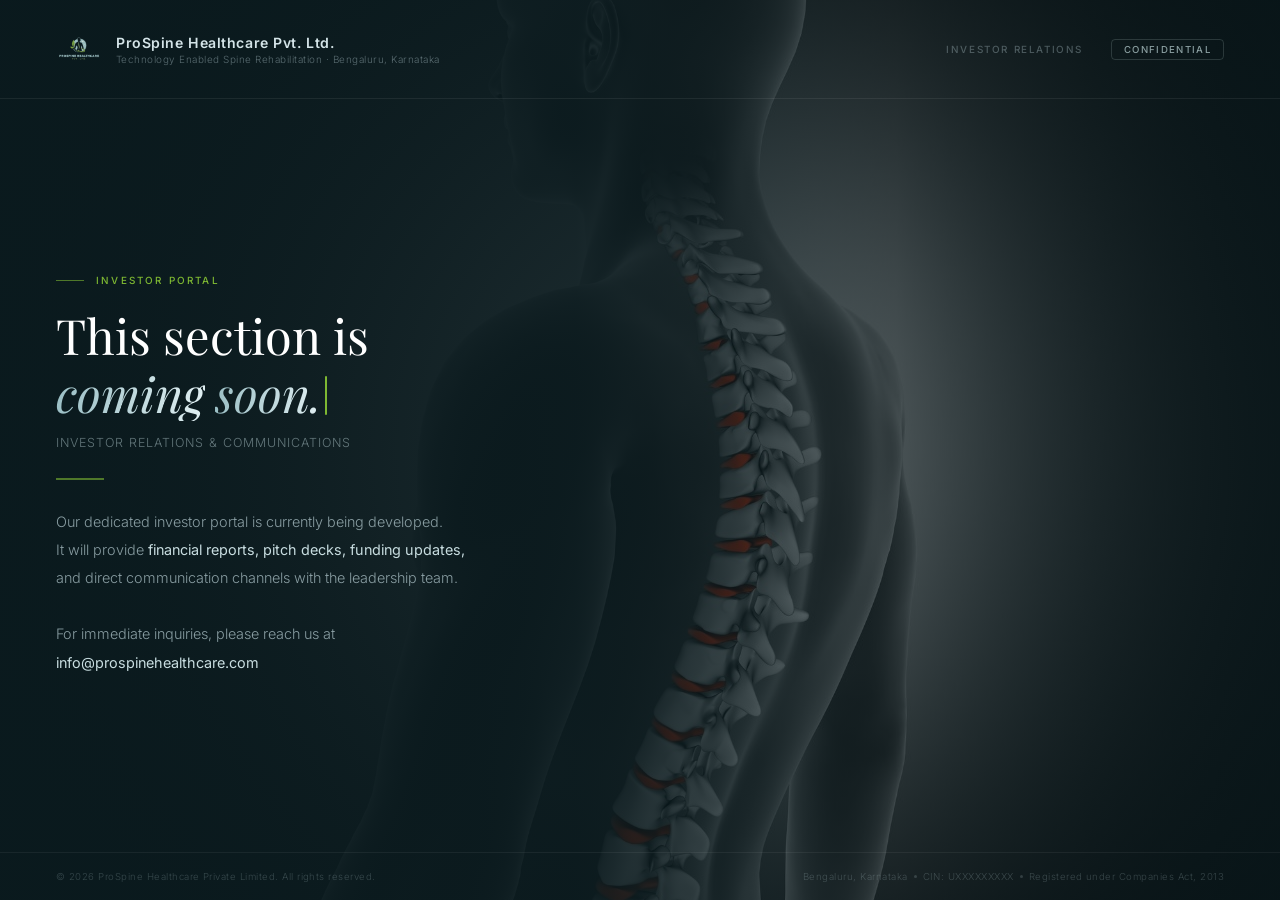
==== commit b204de54: "testing" ====
--- a/index.html
+++ b/index.html
@@ -320,7 +320,7 @@
           />
           <div class="logo-info">
             <span class="logo-name">ProSpine Healthcare Pvt. Ltd.</span>
-            <span class="logo-tagline">Technology-Enabled Spine Rehabilitation &middot; Bengaluru, Karnataka</span>
+            <span class="logo-tagline">Technology Enabled Spine Rehabilitation &middot; Bengaluru, Karnataka</span>
           </div>
         </div>
         <div class="header-right">
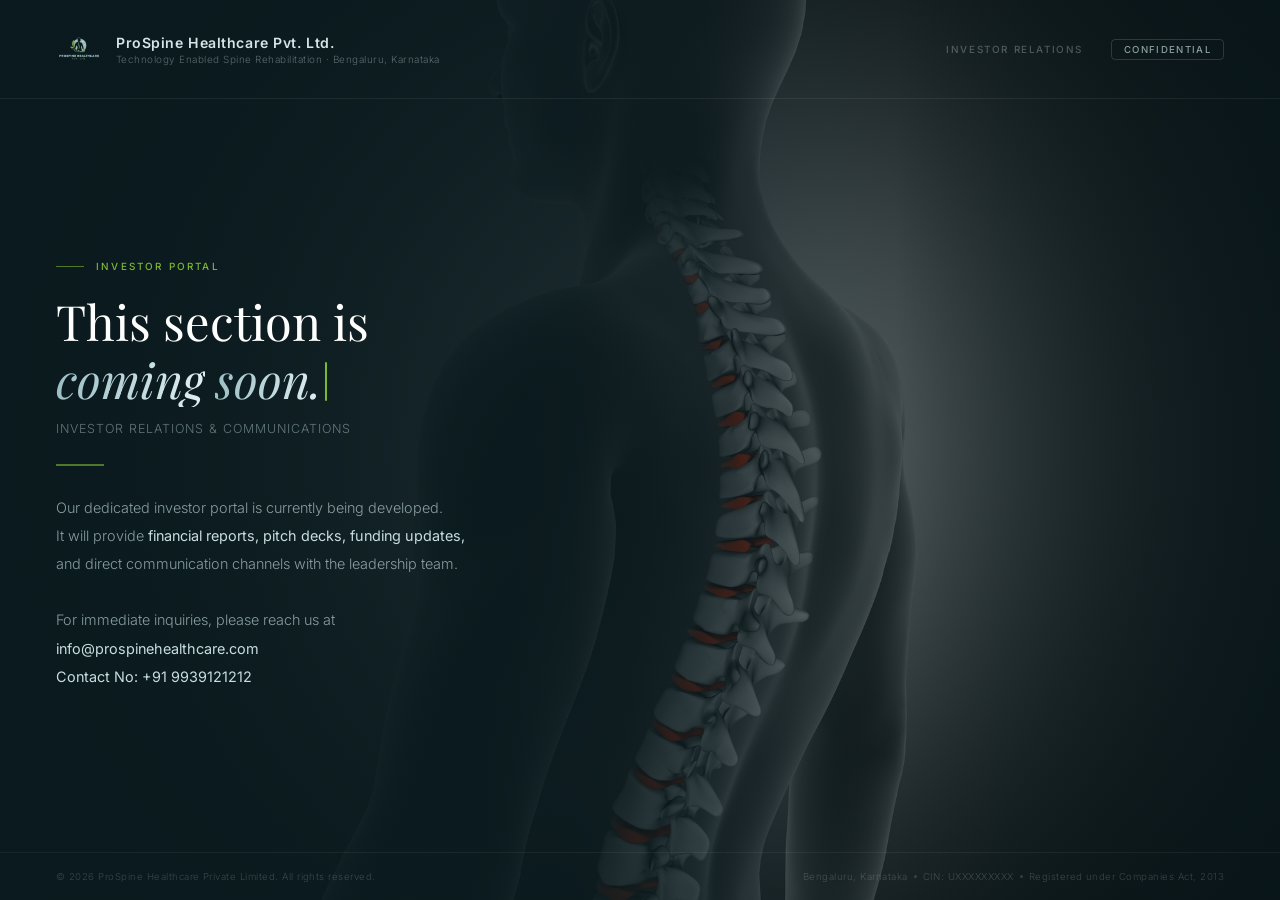
==== commit 73b74b25: "added contact" ====
--- a/index.html
+++ b/index.html
@@ -348,7 +348,8 @@
             It will provide <strong>financial reports, pitch decks, funding updates,</strong><br />
             and direct communication channels with the leadership team.<br /><br />
             For immediate inquiries, please reach us at<br />
-            <strong>info@prospinehealthcare.com</strong>
+            <strong>info@prospinehealthcare.com</strong><br />
+            <strong>Contact No: +91 9939121212</strong>
           </p>
         </div>
       </div>
